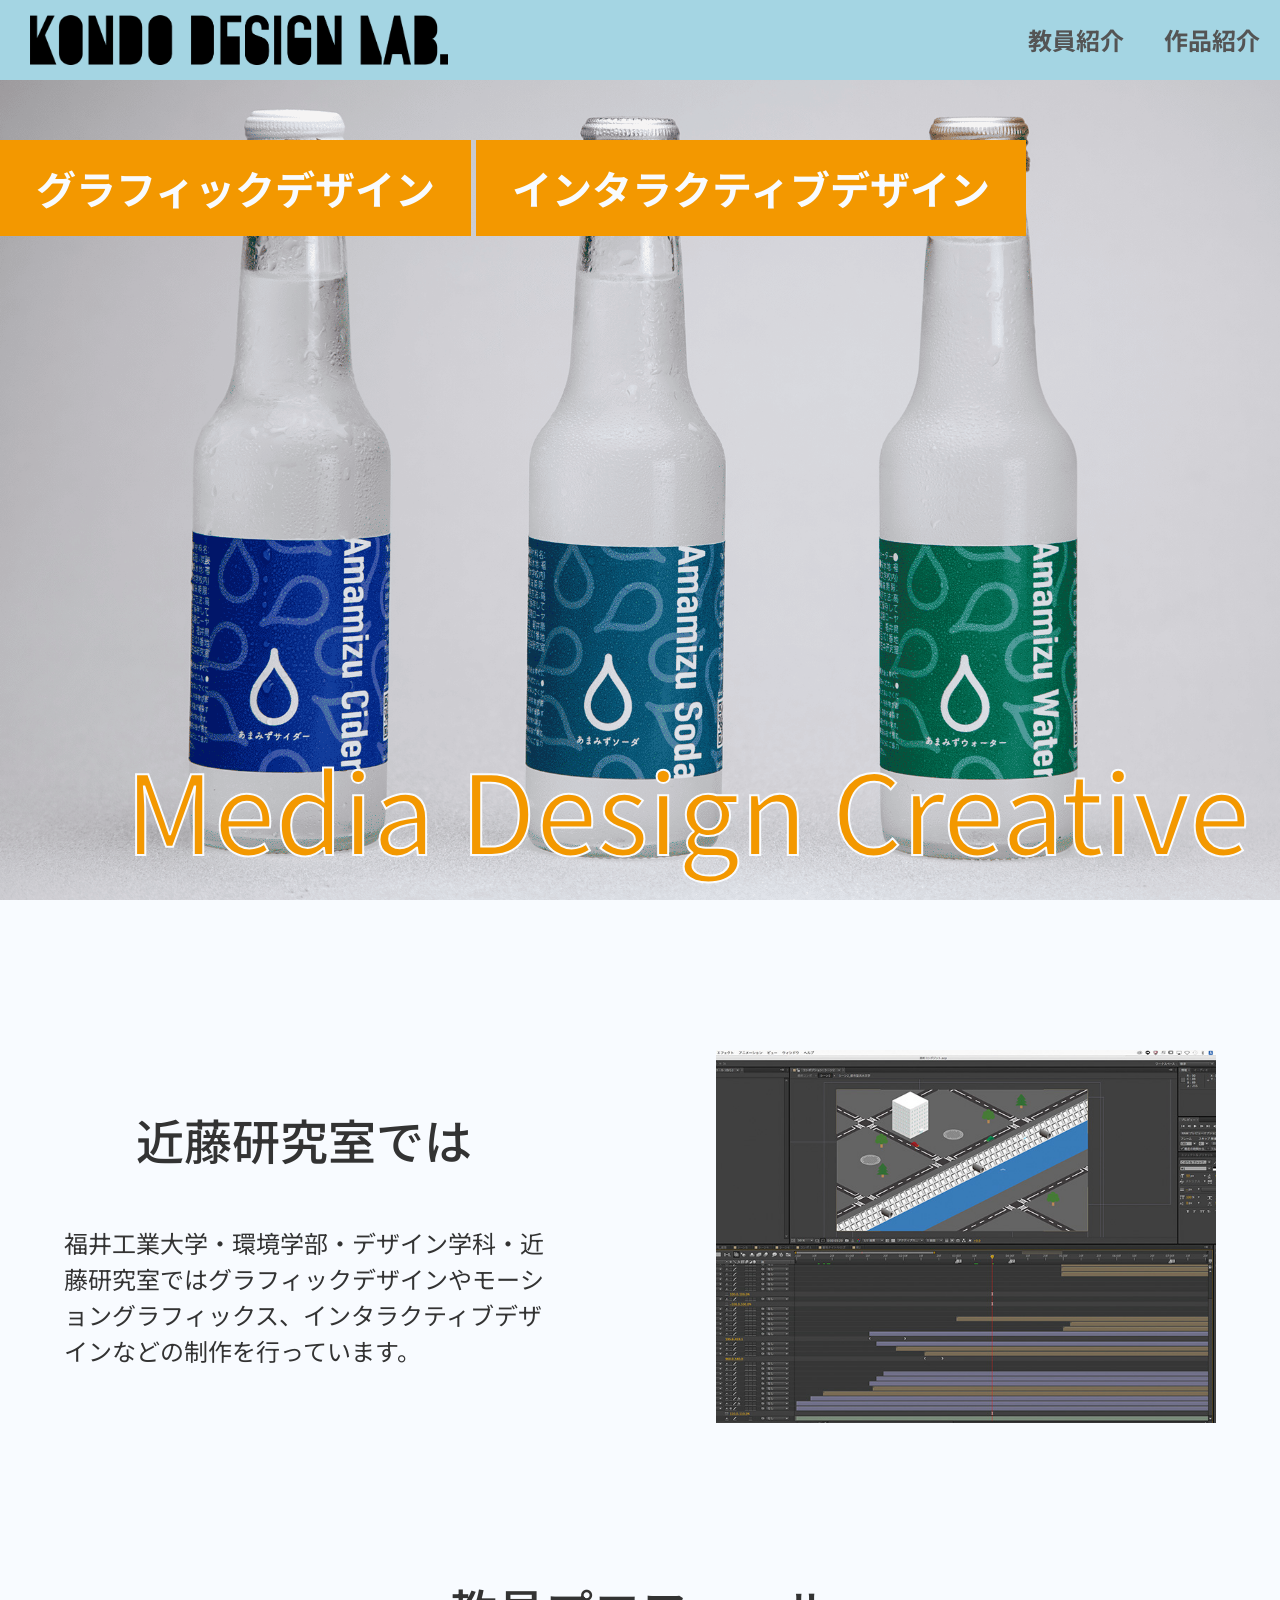
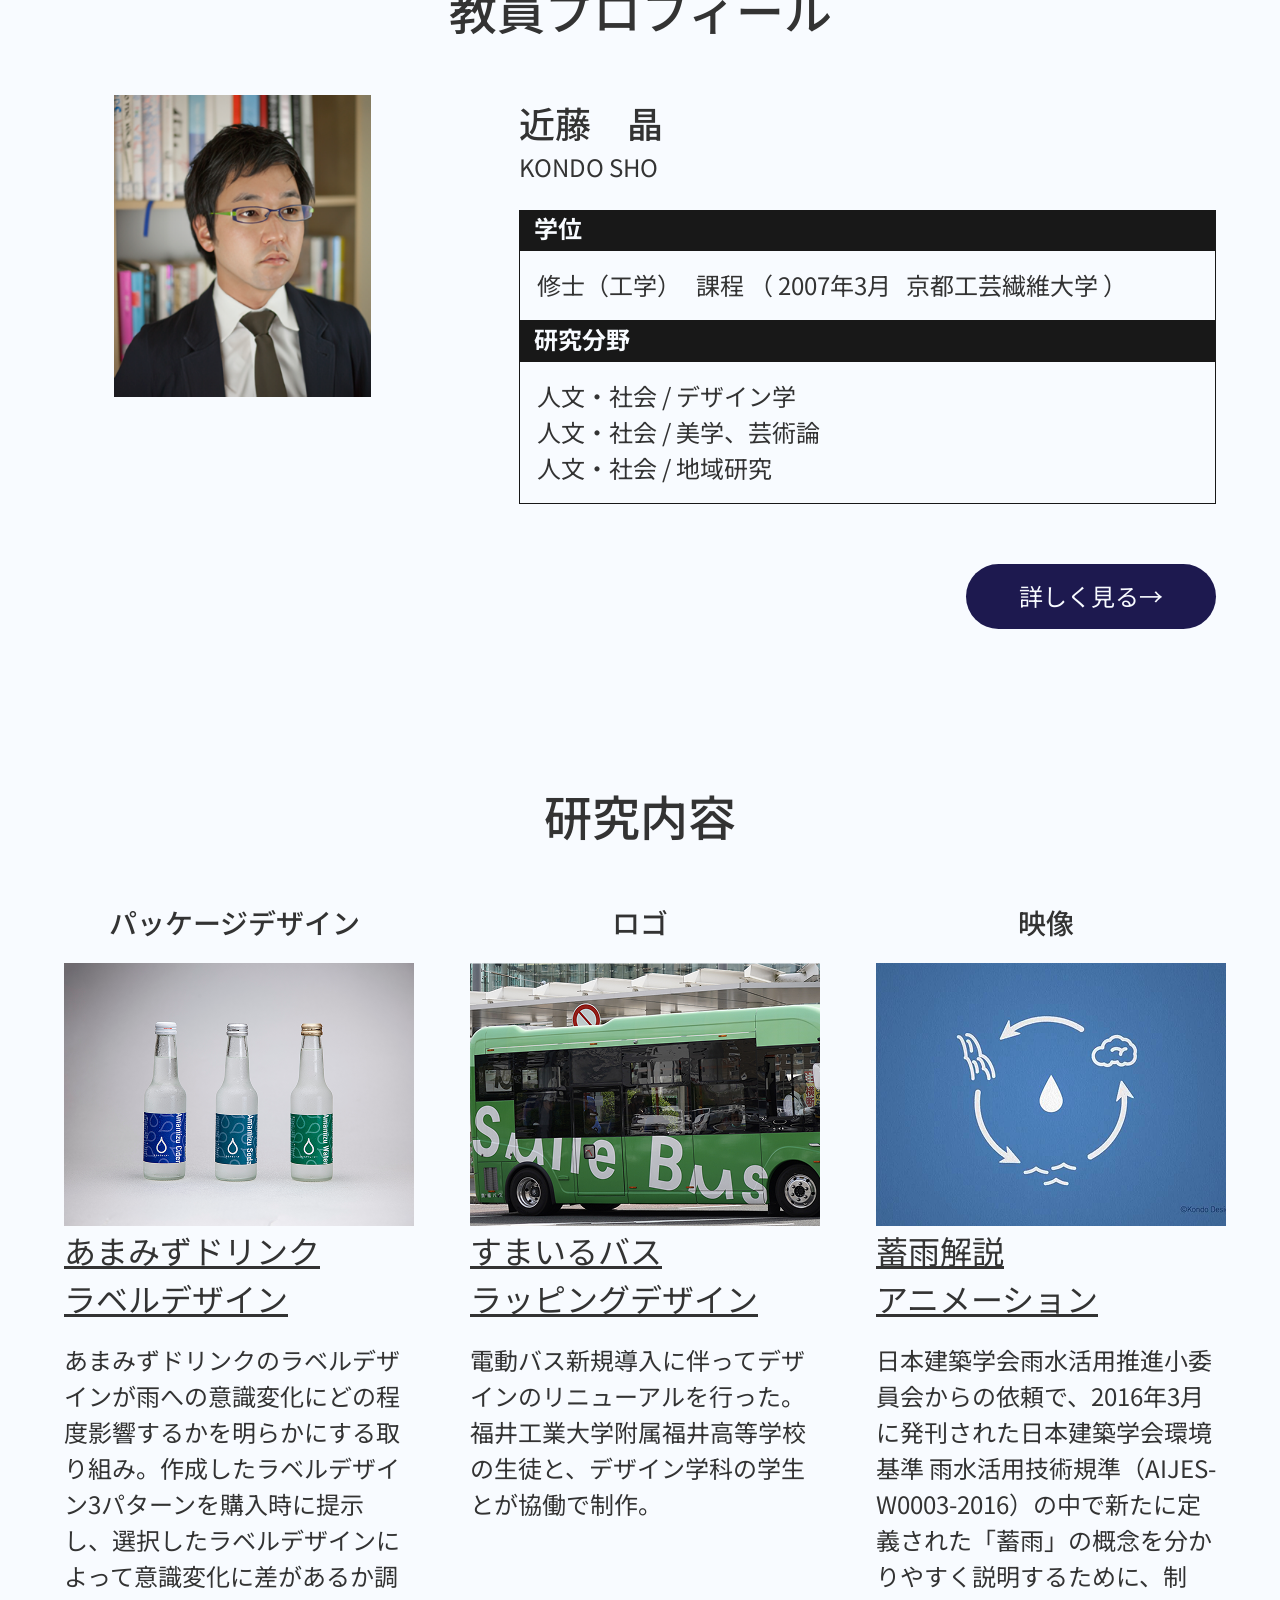
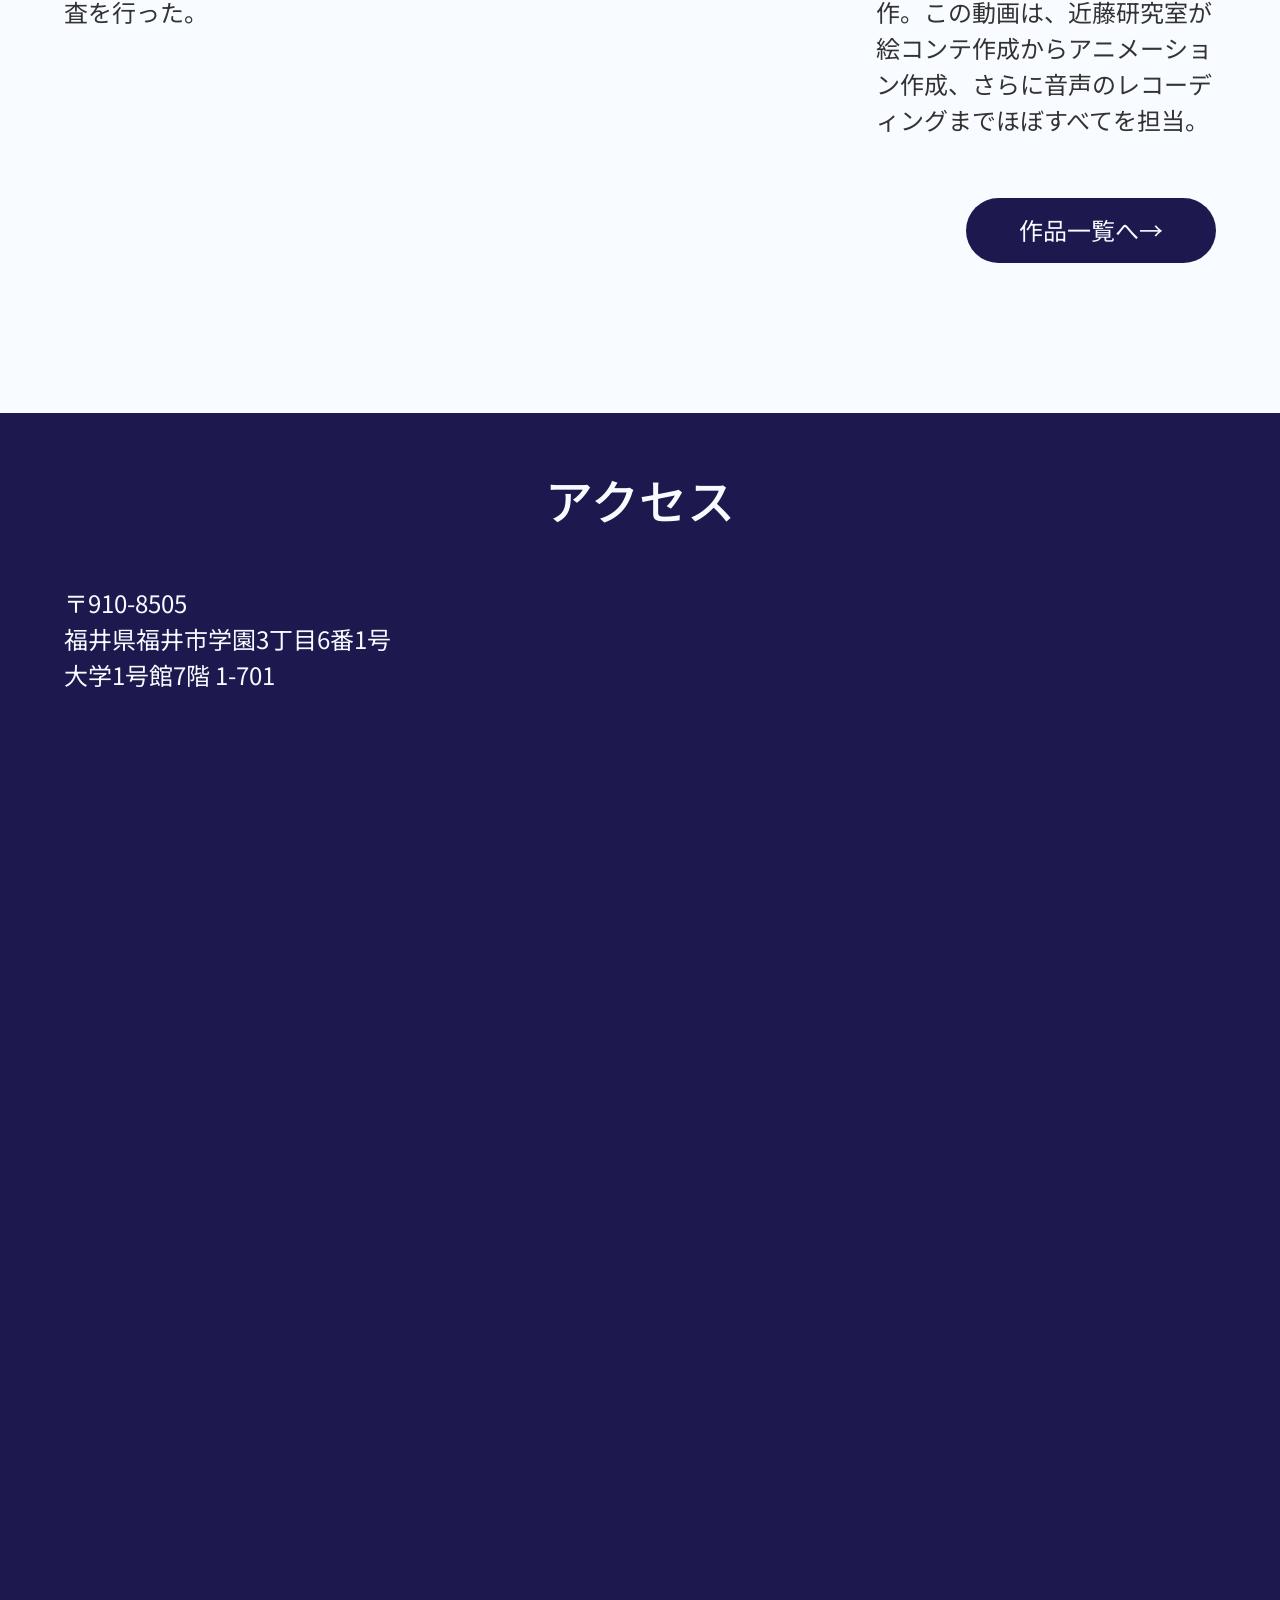
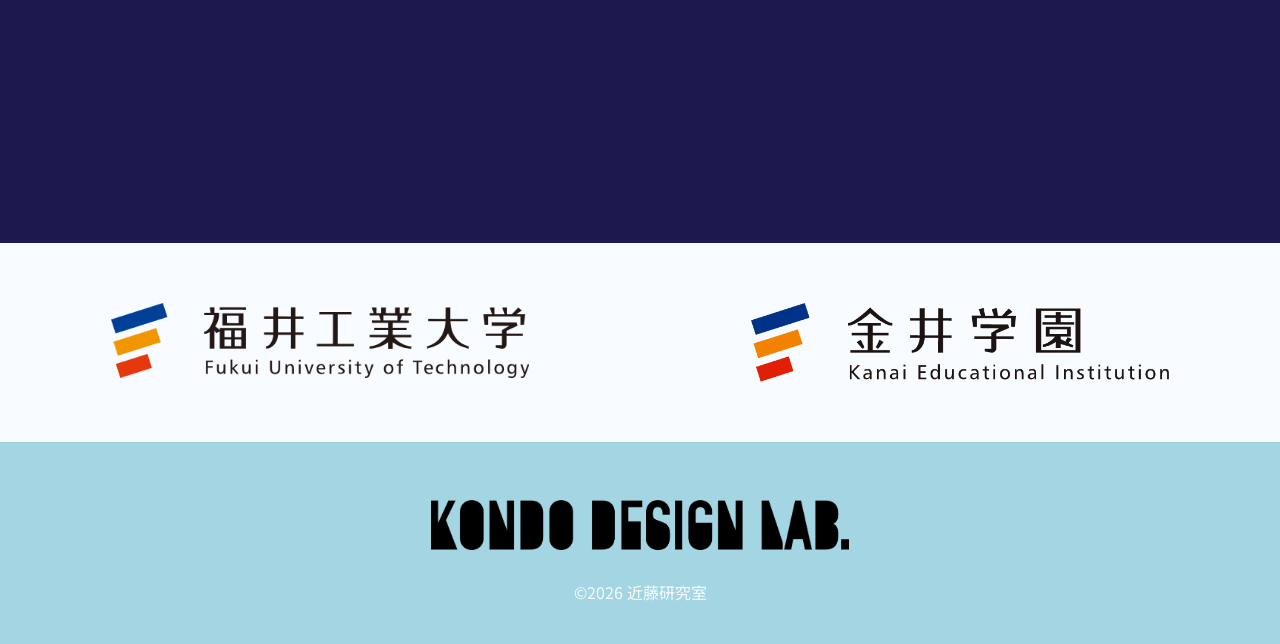
==== index.html @ 32f6868e "Update index.html" ====
<!DOCTYPE html>
<html lang="ja">
<head>
 <meta charset="UTF-8">
 <meta name="viewport" content="width=device-width,initial-scale=1">
 <title>近藤デザイン研究室</title>
 <link rel="stylesheet" href="css/reset.css">
   <link rel="stylesheet" href="css/style.css">
  <link rel="preconnect" href="https://fonts.googleapis.com">
<link rel="preconnect" href="https://fonts.gstatic.com" crossorigin>
<link href="https://fonts.googleapis.com/css2?family=Montserrat:ital,wght@0,100..900;1,100..900&family=Noto+Sans+JP:wght@100..900&family=Roboto:ital,wdth,wght@0,75..100,100..900;1,75..100,100..900&display=swap" rel="stylesheet">

<link rel="stylesheet" type="text/css" href="script/slick/slick.css"/>
<link rel="stylesheet" type="text/css" href="script/slick/slick-theme.css">
<script src="https://ajax.googleapis.com/ajax/libs/jquery/3.6.0/jquery.min.js"></script>
<script src="script/slick/slick.min.js" defer></script>
<script src="script/base.js"></script>

</head>

<body>
 <header>
  <h1>
  <a href="index.html">
    <img src="images/logo.png" alt="ロゴ">
  </a>
  </h1>
  <nav>
  <ul>
    <li><a href="https://futredb.fukui-ut.ac.jp/html/100000103_ja.html" target="_blank">教員紹介</a></li>
    <li><a href="works.html">作品紹介</a></li>
 </ul>
 </nav>
 </header>

<main>
 <!--ファーストビュー-->
 <div class="mainImg">
   <div class="slideshow">
    <img src="images/main_img01.png" alt="研究室" class="slide active">
    <img src="images/main_img02.png" class="slide">
    <img src="images/main_img03.png" class="slide">
    <img src="images/main_img04.png" class="slide">
    <img src="images/main_img05.png" class="slide">
   </div>

    <div class="mI-bg"></div>
    <div class="mI-white"></div>

    <div class="labels">
    <span>グラフィックデザイン</span>
    <span>インタラクティブデザイン</span>
    </div>

    <p class="catchphrase">Media Design Creative</p>
 </div>

<!--導入-->
<section class="fadein">
<section id="Introduction">
   <div class="wrap">
    <div class="block">
    <div class="column">
<h2 class="title">近藤研究室では</h2>
<p>福井工業大学・環境学部・デザイン学科・近藤研究室ではグラフィックデザインやモーショングラフィックス、インタラクティブデザインなどの制作を行っています。</p>
</div>
<div class="column">
<div class="img"><img src="images/work.jpg" alt="作業風景"></div>
</div>
</div>
</div>
</section>
</section>

<!--先生紹介-->
<section class="fadein">
    <section id="Profile">
      <div class="wrap">
<h2 class="title">教員プロフィール</h2>
<div class="block">
  <div class="column">
<div class="img"><img src="images/prof_photofull.png" alt="顔写真"></div>
</div>
<div class="column">
<p class="name">近藤　晶</p>
<p class="ename">KONDO SHO</p>
<dl>
  <dt>学位</dt><dd>修士（工学）   課程 （ 2007年3月   京都工芸繊維大学 ）</dd>
  <dt>研究分野</dt><dd>人文・社会 / デザイン学<br>人文・社会 / 美学、芸術論<br>人文・社会 / 地域研究</dd>
</dl>
<p class="button"><a href="https://futredb.fukui-ut.ac.jp/html/100000103_ja.html" target="_blank">詳しく見る→</a></p>
</div>
</div>
</div>
</section>
</section>

 <!--研究内容-->
 <section class="fadein">
  <section id="Works">
    <div class="wrap">
      <h2 class="title">研究内容</h2>
      <div class="block">
      <div class="column">
        <p class="kinds">パッケージデザイン</p>
        <div class="img"><img src="images/rainwater.png" alt="パッケージデザイン"></div>
        <h3 class="project"><u>あまみずドリンク<br>ラベルデザイン</u></h3>
        <p>あまみずドリンクのラベルデザインが雨への意識変化にどの程度影響するかを明らかにする取り組み。作成したラベルデザイン3パターンを購入時に提示し、選択したラベルデザインによって意識変化に差があるか調査を行った。</p>
      </div>
      <div class="column">
        <p class="kinds">ロゴ</p>
        <div class="img"><img src="images/smilebus.png" alt="ロゴ"></div>
        <h3 class="project"><u>すまいるバス<br>ラッピングデザイン</u></h3>
        <p>電動バス新規導入に伴ってデザインのリニューアルを行った。福井工業大学附属福井高等学校の生徒と、デザイン学科の学生とが協働で制作。</p>
      </div>
      <div class="column">
        <p class="kinds">映像</p>
        <div class="img"><img src="images/rainstorage.png" alt="映像"></div>
        <h3 class="project"><u>蓄雨解説<br>アニメーション</u></h3>
        <p>日本建築学会雨水活用推進小委員会からの依頼で、2016年3月に発刊された日本建築学会環境基準 雨水活用技術規準（AIJES-W0003-2016）の中で新たに定義された「蓄雨」の概念を分かりやすく説明するために、制作。この動画は、近藤研究室が絵コンテ作成からアニメーション作成、さらに音声のレコーディングまでほぼすべてを担当。</p>
      </div>
      </div>
      <p class="button"><a href="works.html">作品一覧へ→</a></p>
    </div>
  </section>
  </section>

 <!--アクセス-->
 <section class="fadein">
 <section id="Access">
  <div class="gmap">
    <h2 class="title">アクセス</h2>
    <p>〒910-8505<br>福井県福井市学園3丁目6番1号<br>大学1号館7階 1-701</p>
    <iframe src="https://www.google.com/maps/embed?pb=!1m18!1m12!1m3!1d2691.7032421064!2d136.19333847491498!3d36.06898650857775!2m3!1f0!2f0!3f0!3m2!1i1024!2i768!4f13.1!3m3!1m2!1s0x5ff8bf1f90bcc881%3A0x30a0036725f78aab!2z56aP5LqV5bel5qWt5aSn5a2m!5e1!3m2!1sja!2sjp!4v1763531836530!5m2!1sja!2sjp" width="1440" height="450" style="border:0;" allowfullscreen="" loading="lazy" referrerpolicy="no-referrer-when-downgrade"></iframe>
  </div>
 </section>

 <!--SNS-->
  <section id="SNS">
    <div class="facebook">
    <div style="text-align: center;">
     <iframe src="https://www.facebook.com/plugins/page.php?href=https%3A%2F%2Fwww.facebook.com%2FKondoDesignLaboratory%2F%3Flocale%3Dja_JP&tabs=timeline&width=450&height=600&small_header=false&adapt_container_width=true&hide_cover=false&show_facepile=true&appId" width="450" height="600" style="border:none;overflow:hidden" scrolling="no" frameborder="0" allowfullscreen="true" allow="autoplay; clipboard-write; encrypted-media; picture-in-picture; web-share"></iframe>
     </div>
   </div>
<ul>
<li><a href="https://www.fukui-ut.ac.jp/" target="_blank" class="img"><img src="images/fut-logo.png" alt="福井工業大学ロゴ"></a></li>
<li><a href="https://www.kanaigakuen.ac.jp/" target="_blank"><img src="images/kanai-logo.png" alt="金井学園ロゴ"></a></li>
</ul>
  </section>
 </section>
</main>

<!--FOOTER-->
 <footer>
  <div class="logo"><img src="images/logo.png" alt="ロゴ"></div>
    <p class="copy">&copy;2026 近藤研究室</p>
  </footer>

</body>
</html>
---- css/style.css ----
@charset "UTF-8";

body{
    font-family: "Noto Sans JP", serif;
    font-optical-sizing: auto;
    font-weight: 400;
    font-style: normal;
    font-size: 24px;
    color: #333333;
    line-height: 1.5;
    background-color: #f8fbff;
}

@media screen and (max-width:600px){
    body{
        font-size: 14px;
        line-height: 1.4;
    }
}

/*================================
common
================================*/
.wrap{
    width: 1152px;
    margin-right: auto;
    margin-left: auto;
}
@media screen and (max-width:600px){
    .wrap{
        width: 100%;
        padding-right: 15px;
        padding-left: 15px;
    }
}

h2.title{
    font-weight: 500;
    font-size: 48px;
    text-align: center;
    margin-bottom: 50px;
}
@media screen and (max-width:600px){
    h2.title{
        font-size: 30px;
        margin-bottom: 30px;
    }
}

.button{
    width: 250px;
    height: 65px;
    margin-left: auto;
}
@media screen and (max-width:600px){
    .button{
        margin-right: auto;
    }
}

.button a{
    width: 250px;
    height: 65px;
    font-size: 24px;
    color: #f8fbff;
    display: flex;
    align-items: center;
    justify-content: center;
    background: #1d194f;
    border-radius: 40px;
    transition: background-color 0.3s ease, color 0.3s ease;
}

.button a:hover{
    background-color: #A4D5E3;
    color: #1d194f;
}

.fadein {
  opacity: 0;
  transform: translateY(40px);
  transition: opacity 1.2s ease, transform 1.2s ease;
}

.fadein.is-show {
  opacity: 1;
  transform: translateY(0);
}

/*================================
header
================================*/
header {
    width: 100%;
    height: 80px;
    color: #545454;
    padding-left: 30px;
    padding-right: 20px;
    background-color: #A4D5E3;
    display: flex;
    align-items: center;
    justify-content: space-between;
    position: fixed;
    z-index: 2;
}

a img {
    width: 418px;
    height: auto;
}

header nav ul{
    height: 80px;
    display: flex;
    align-items: center;
    font-weight: bold;
}

header nav ul li{
    margin-left: 40px;
}

header nav ul li a {
    border-bottom: 2px solid transparent;
    transition: .3s;
}

header nav ul li a:hover {
    border-bottom-color: #1d194f;
    color: #1d194f;
}

@media screen and (max-width:600px) {
    header{
        height: 50px;
        padding-left: 10px;
        padding-right: 10px;
        font-size: 14px;
    }
    a img{
        width: 183px;
        height: auto;
    }
    header nav ul{
        height: 50px;
    }
    header nav ul li{
        margin-left: 24px;
    }
}

/*================================
Main
================================*/
.mainImg{
    width: 100%;
    height: 100vh;
}

.mainImg img{
    width: 100%;
    height: 100vh;
    object-fit: cover;
    display: block;
}

.slideshow {
  position: absolute;
  inset: 0;
}

.slide {
  position: absolute;
  inset: 0;
  width: 100%;
  height: 100%;
  object-fit: cover;
  opacity: 0;
  transition: opacity 1.5s ease;
}

.slide.active {
  opacity: 1;
}

.mainImg .labels{
    position: absolute;
    top: 140px;
    display: flex;
    gap: 5px;
    z-index: 1;
}

.mainImg span{
    display: inline-block;
    background-color: #f39800;
    color: #f8fbff;
    font-size: 40px;
    font-weight: bold;
    padding: 18px 36px;
    opacity: 0;
    transform: translateX(-80px);
    animation: labelSlide 0.7s ease forwards;
}

.labels span:nth-child(1) {
  animation-delay: 1.5s;
}

.labels span:nth-child(2) {
  animation-delay: 2.1s;
}

.mainImg p{
    position: absolute;
    color: #f39800;
    -webkit-text-stroke-width: 2px;
    -webkit-text-stroke-color: #f8fbff;
    font-size: 110px;
    right: 30px;
    bottom: 10px;
    opacity: 0;
    animation: copyFade 1.2s ease forwards;
    animation-delay: 3.0s;
    z-index: 1;
}

.mI-white {
  position: absolute;
  inset: 0;
  background: #fff;
  z-index: 3;
  animation: whiteFadeOut 1.5s ease forwards;
  animation-delay: 0.2s;
}

@keyframes whiteFadeOut {
  from {
    opacity: 1;
  }
  to {
    opacity: 0;
    visibility: hidden;
  }
}

@keyframes labelSlide {
  from {
    opacity: 0;
    transform: translateX(-80px);
  }
  to {
    opacity: 1;
    transform: translateX(0);
  }
}

@keyframes copyFade {
  from {
    opacity: 0;
  }
  to {
    opacity: 1;
  }
}

@media screen and (max-width:600px){
    .mainImg .labels{
    position: absolute;
    top: 80px;
    display: flex;
    gap: 8px;
    flex-wrap: wrap;
}

.mainImg span{
    display: inline-block;
    background-color: #f39800;
    color: #ffffff;
    font-size: 20px;
    font-weight: bold;
    padding: 9px 18px;
}

.mainImg p{
    position: absolute;
    color: #f39800;
    font-size: 55px;
    text-align: right;
    right: 10px;
    line-height: 70px;
    -webkit-text-stroke-width: 1px;
    -webkit-text-stroke-color: #f8fbff;
}
}

/*================================
Introduction
================================*/
#Introduction {
    padding-top: 150px;
}

#Introduction h2{
    display: flex;
    justify-content: space-between;
    padding-left: 72px;
}

#Introduction .block{
    display: flex;
    justify-content: space-between;
}

#Introduction .column{
    align-self: center;
}

#Introduction .img img{
    width: 500px;
}

#Introduction p{
    margin-top: 50px;
    width: 480px;
}

@media screen and (max-width:600px) {
    #Introduction {
        padding-top: 100px;
    }
    #Introduction h2{
        justify-content: center;
        padding-left: 0px;
    }
    #Introduction .block{
        width: 100%;
        flex-wrap: wrap;
        justify-content: center;
    }
    #Introduction .img img{
        width: 100%;
    }
    #Introduction p{
        width: 100%;
        margin-top: 30px;
        margin-bottom: 20px;
    }
}

/*================================
Profile
================================*/
#Profile {
    padding-top: 150px;
}

#Profile .block{
    display: flex;
    justify-content: space-between;
}

#Profile .img img{
    width: 357px;
    padding-right: 50px;
    padding-left: 50px;
}

#Profile p.name{
    text-align: left;
    font-size: 36px;
    font-weight: 500;
}

#Profile p.ename{
    text-align: left;
    font-size: 24px;
}

#Profile dt{
    width: 697px;
    height: 40px;
    color: #f8fbff;
    background-color: #181818;
    display: block;
    padding-left: 15px;
    align-self: center;
}

#Profile dd{
    width: 697px;
    height: auto;
    border: 1px solid #181818;
    align-self: center;
    padding-left: 15px;
    padding: 16.5px;
}

#Profile dl{
    display: flex;
    flex-wrap: wrap;
    width: 697px;
    margin-top: 25px;
}

#Profile p.button{
    margin-top: 60px;
}

@media screen and (max-width:600px) {
    #Profile{
        padding-top: 100px;
    }
    #Profile .block{
        display: block;
    }
    #Profile .img img{
        width: 100%;
    }
    #Profile p.name{
        text-align: center;
        font-size: 30px;
    }
    #Profile p.ename{
        text-align: center;
        font-size: 18px;
    }
    #Profile dt{
        width: 100%;
        display: block;
        padding-top: 9px;
    }
    #Profile dd{
        width: 100%;
    }
    #Profile dl{
        display: flex;
        width: 100%;
    }
}

/*================================
Works
================================*/
#Works {
    padding-top: 150px;
}

#Works .block{
    display: flex;
    justify-content: space-between;
    flex-wrap: wrap;
}

#Works .block .column{
    width: 340px;
}

#Works .img img{
    width: 350px;
}

#Works h3{
    font-size: 32px;
    margin-bottom: 20px;
}

#Works .block .column .kinds{
    font-family: "Noto Sans JP", serif;
    font-optical-sizing: auto;
    font-weight: 500;
    font-style: normal;
    font-size: 28px;
    color: #333333;
    text-align: center;
    margin-bottom: 20px;
}

#Works p.button{
    margin-top: 60px;
}

@media screen and (max-width:600px){
    #Works {
        padding-top: 100px;
        max-width: 100%;
    }
    #Works .block{
        display: flex;
        gap: 14px;
        overflow-x: auto;
        scroll-snap-type: x mandatory;
        scroll-snap-stop: always;
        flex-wrap: nowrap;
    }
    #Works .block::-webkit-scrollbar {
        display: none;
    }
    #Works .column {
        flex: 0 0 80%;
        scroll-snap-align: center;
        background: #fff;
        border-radius: 12px;
        padding: 16px;
        box-shadow: 0 4px 12px rgba(0,0,0,0.08);
    }
    #Works .column img {
        width: 100%;
        border-radius: 8px;
        margin-bottom: 12px;
    }
    #Works .column h3 {
        font-size: 18px;
        margin-bottom: 8px;
    }
    #Works .column p {
        font-size: 14px;
        line-height: 1.6;
        color: #555;
    }
    #Works .block .column .kinds{
        font-size: 26px;
    }
    #Works .block {
    scroll-marker-group: after;
    }
    #Works .block::scroll-marker-group {
    display: flex;
    justify-content: center;
    margin-top: 1rem;
    gap: 0.5rem;
    }
    #Works .block>.column::scroll-marker {
    content: "";
    width: 12px;
    height: 12px;
    border: 2px solid #999;
    border-radius: 50%;
    }
    #Works .block>.column::scroll-marker:target-current {
    background: #333;
    border-color: #333;
    }
    #Works p.button{
        margin-top: 50px;
    }
}

/*================================
Access
================================*/
#Access {
    margin-top: 150px;
    padding-top: 50px;
    padding-bottom: 120px;
    color: #f8fbff;
    background-color: #1d194f;
}

#Access .gmap p{
    width: 1152px;
    margin-right: auto;
    margin-left: auto;
} 

.gmap{
    width: 100%;
    height: 600px;
}

.gmap iframe{
    width: 100%;
    padding-top: 80px;
}

@media screen and (max-width:600px){
    #Access {
        margin-top: 100px;
        padding-top: 20px;
        padding-bottom: 70px;
    }
    #Access .gmap p{
        width: 250px;
    }
    .gmap {
        height: 400px;
    }
    .gmap iframe {
        height: 400px;
        padding-top: 40px;
    }
}

/*================================
SNS
================================*/
.facebook{
    display: flex;
    justify-content: center;
    background-color: #1d194f;
    padding-bottom: 60px;
}

.facebook iframe{
    width: 500px;
}

#SNS ul{
    display: flex;
    justify-content: space-around;
    margin-top: 60px;
}

@media screen and (max-width:600px){
    .facebook{
        align-items: center;
        background-color: #1d194f;
        padding-bottom: 30px;
    }
    .facebook iframe{
        width: 100%;
        padding-top: 150px;
    }
    #SNS ul{
        flex-direction: column;
        margin-top: 40px;
    }
    #SNS img{
        width: 70%;
        margin: auto;
        display: block;
    }
    #SNS .img img{
        margin-bottom: 20px;
    }
}

/*================================
FOOTER
================================*/
footer{
    text-align: center;
    margin-top: 60px;
    padding-top: 58px;
    background-color: #A4D5E3;
}

footer img{
    width: 418px;
    height: auto;
}

footer .copy{
    font-size: 16px;
    color: #f8fbff;
    padding-top: 30px;
    padding-bottom: 40px;
}

@media screen and (max-width:600px){
    footer{
        padding-top: 30px;
    }
    footer img{
        width: 90%;
        height: auto;
        margin: auto;
        display: block;
    }
}

/*================================
Works Main
================================*/
.worksmainImg{
    position: relative;
}

.worksmainImg img{
    width: 100%;
    object-fit: cover;
}

.worksmainImg p{
    position: absolute;
    color: #f8fbff;
    font-size: 96px;
    top: 55%;
    left: 50%;
    -ms-transform: translate(-50%,-50%);
    -webkit-transform: translate(-50%,-50%);
    transform: translate(-50%,-50%);
    margin:0;
    padding:0;
}

@media screen and (max-width:600px){
    .worksmainImg img{
        height: 230px;
    }
    .worksmainImg p{
        font-size: 46px;
        top: 60%;
        left: 50%;
        -ms-transform: translate(-50%,-50%);
        -webkit-transform: translate(-50%,-50%);
        transform: translate(-50%,-50%);
        margin:0;
        padding:0;
    }
}

/*================================
Worklist
================================*/
#worklist {
    padding-top: 150px;
}

#worklist p.overview{
    width: 720px;
    margin: 0 auto;
    margin-bottom: 100px;
}

#worklist .block{
    display: flex;
    justify-content: space-between;
    flex-wrap: wrap;
}

#worklist .block .column{
    margin-bottom: 50px;
}

#worklist .img{
    overflow: hidden;
}

#worklist .img img{
    width: 350px;
    margin-bottom: 3px;
    transition: transform 0.4s ease;
}

#worklist .workname{
    font-family: "Noto Sans JP", serif;
    font-optical-sizing: auto;
    font-weight: 500;
    font-style: normal;
    font-size: 28px;
    line-height: 1.3;
    margin-bottom: 3px;
    width: 350px;
}

#worklist .column:hover{
    color: #A4D5E3;
}

#worklist .column:hover img{
    transform: scale(1.05);
}

@media screen and (max-width:600px){
    #worklist{
        padding-top: 100px;
    }
    #worklist p.overview{
        width: 100%;
    }
    #worklist .block{
        display: block;
        width: 100%;
    }
    #worklist .img img{
        width: 100%;
    }
    #worklist .block .column{
        width: 100%;
    }
}
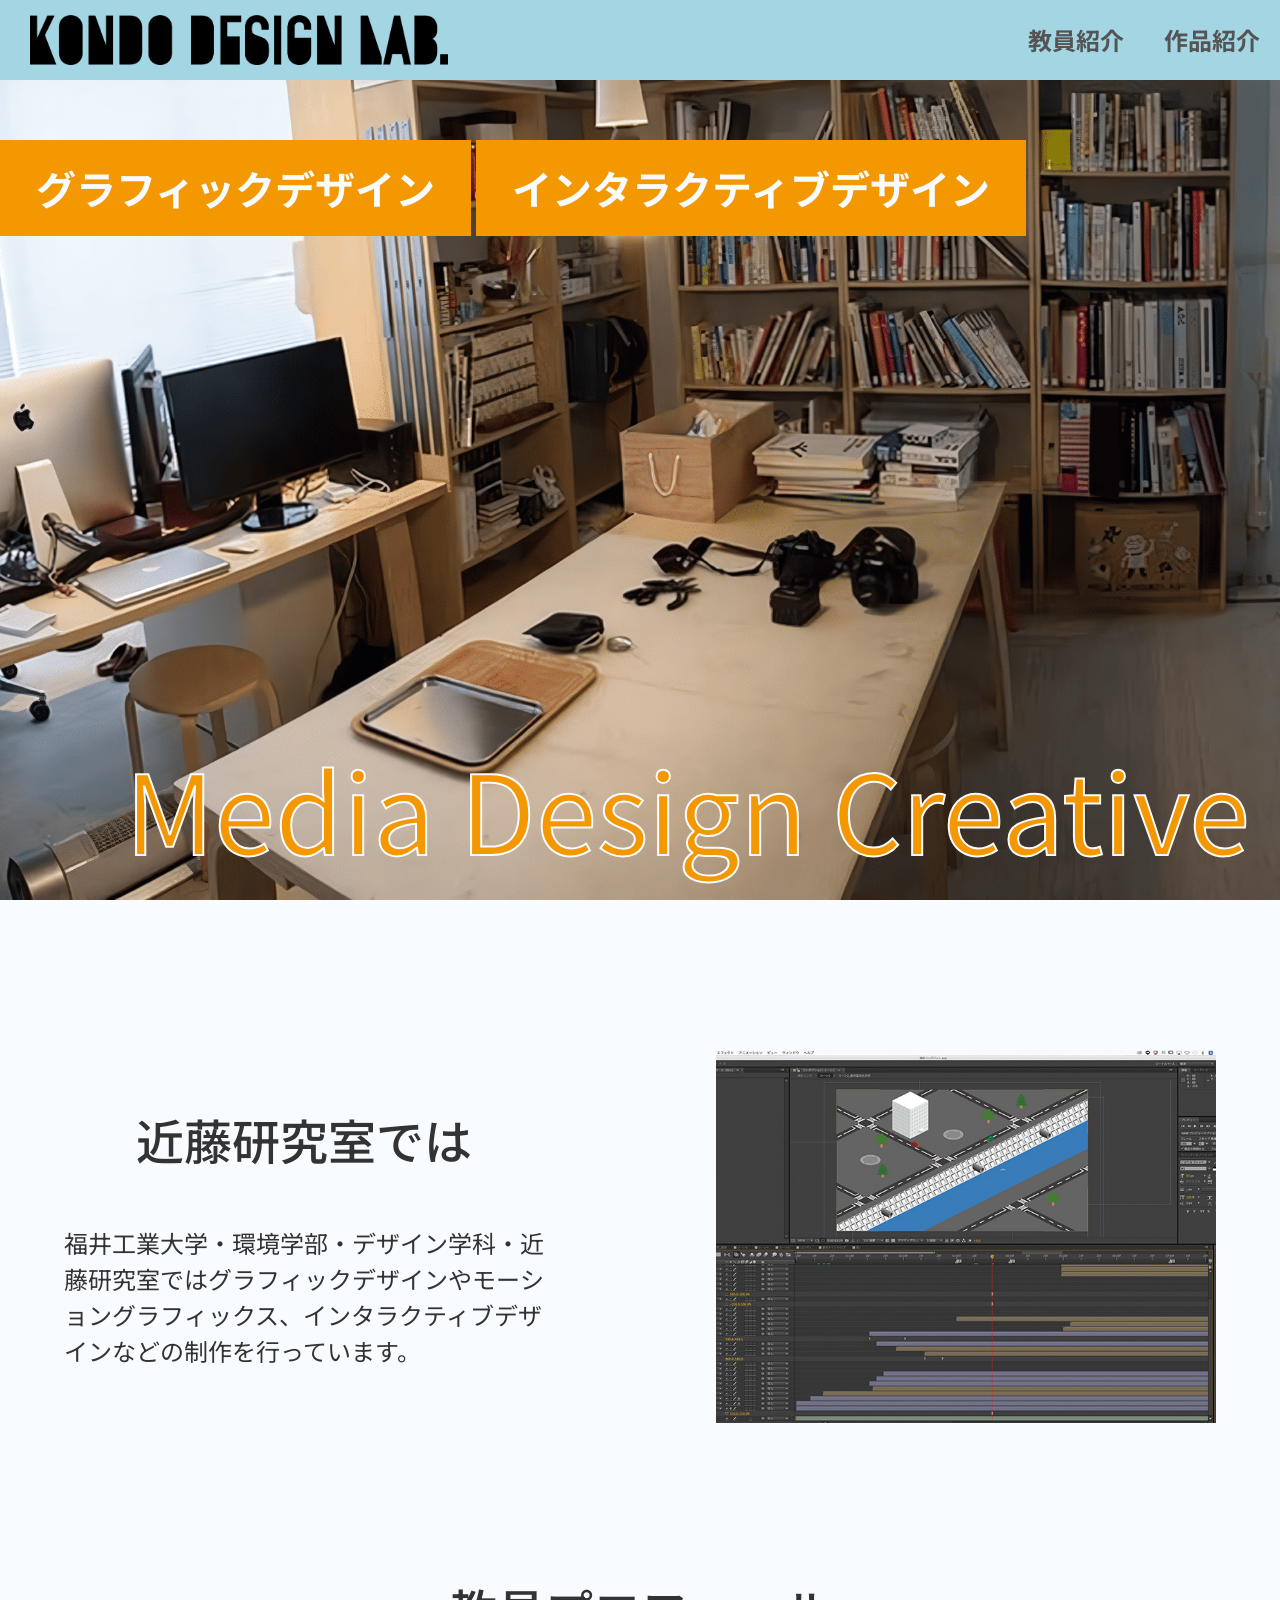
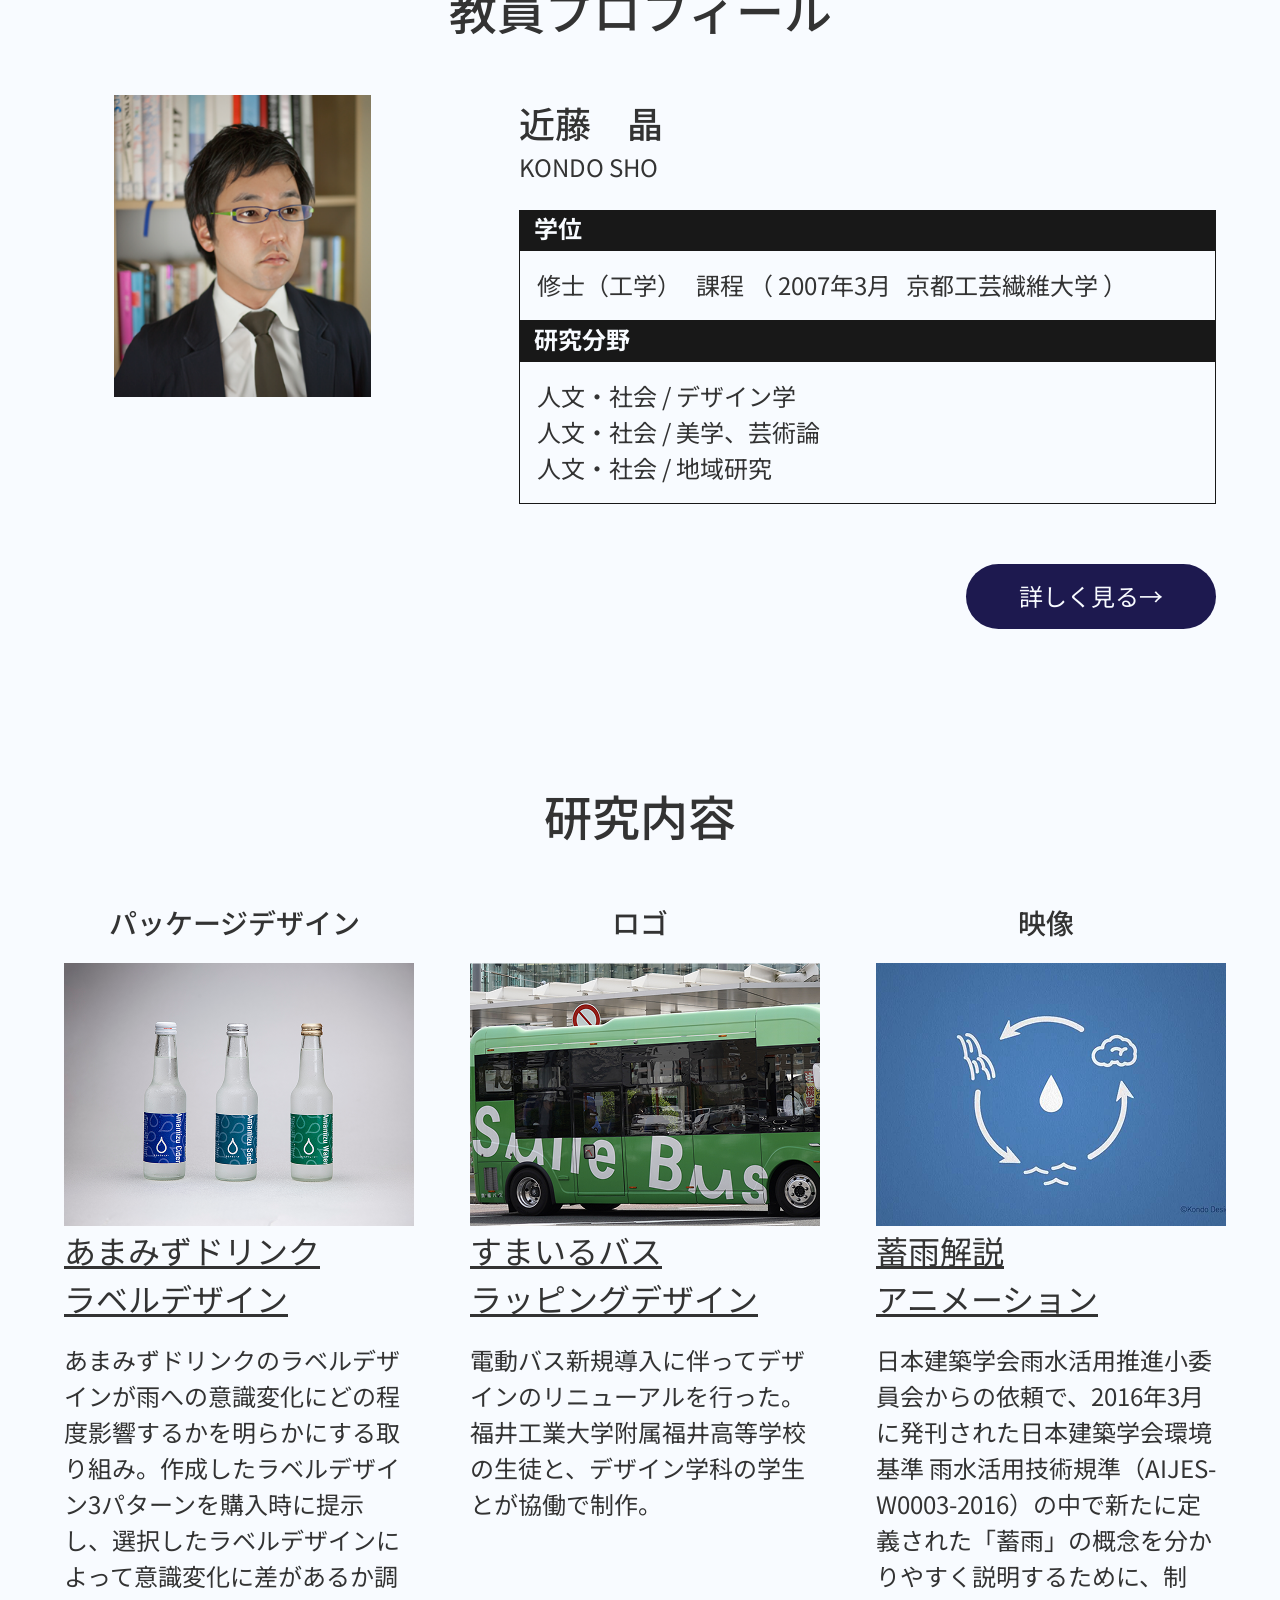
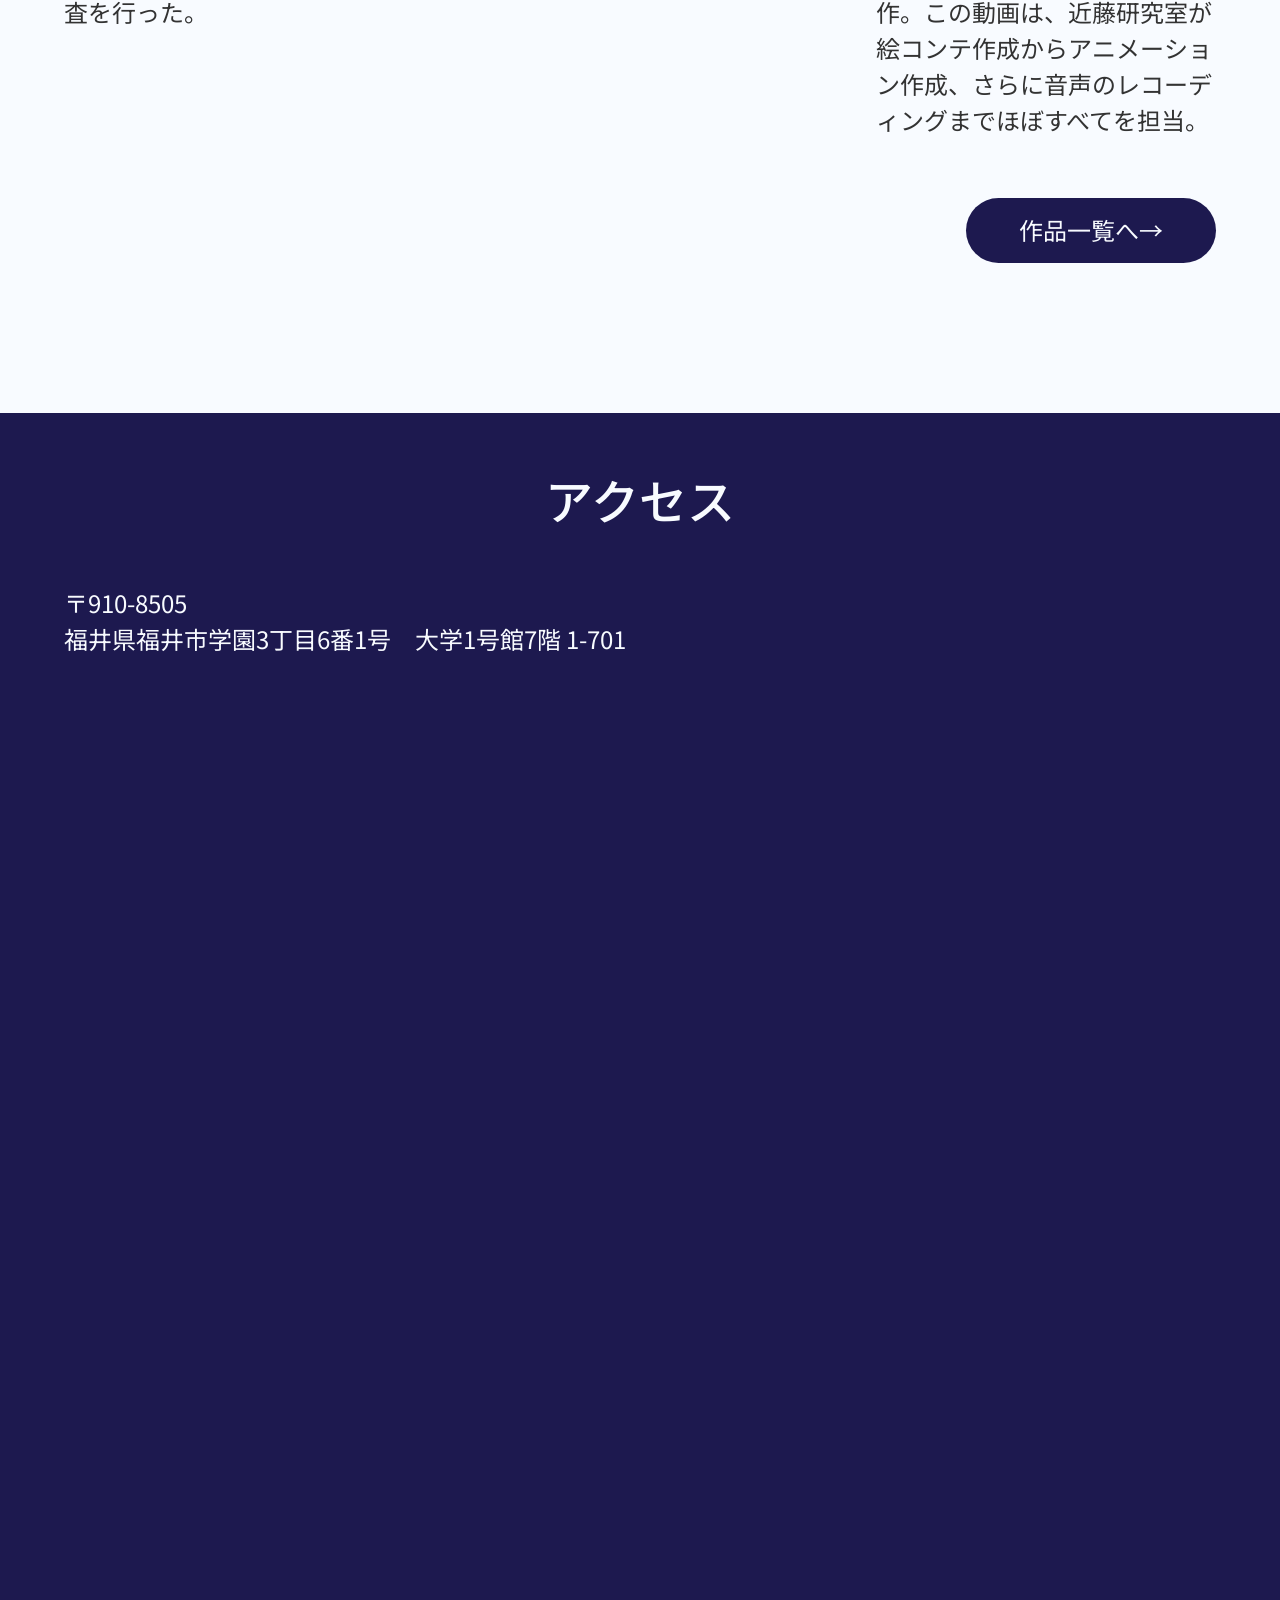
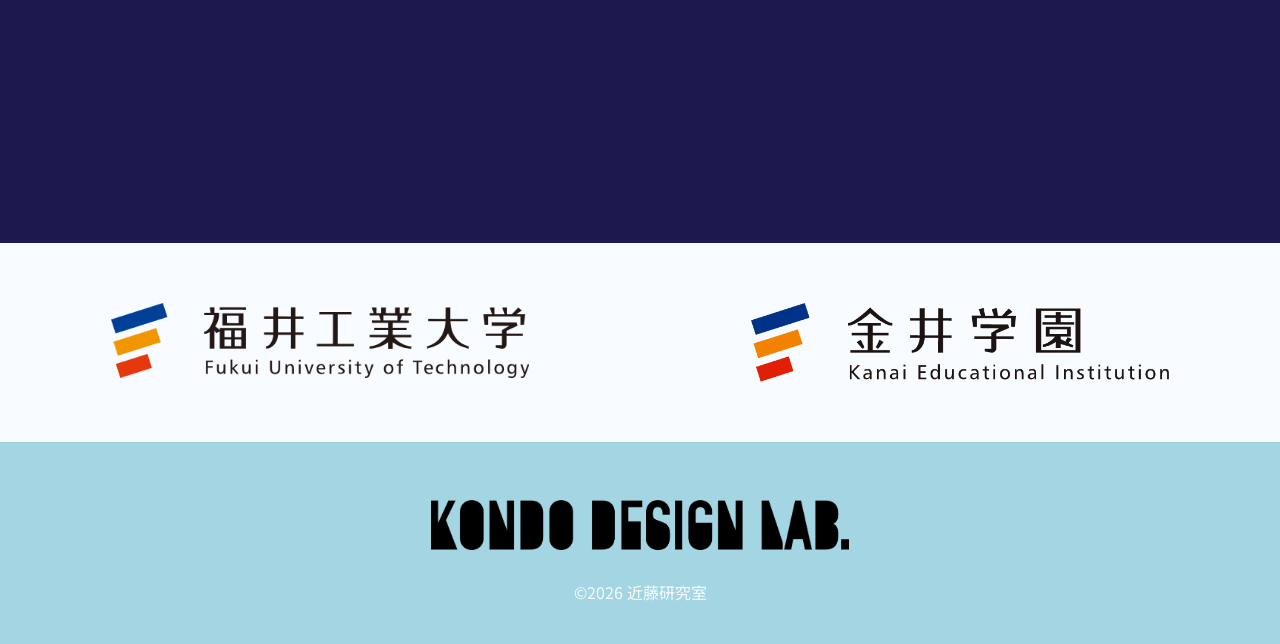
==== commit 7bbca43b: "Update index.html" ====
--- a/index.html
+++ b/index.html
@@ -130,7 +130,7 @@
  <section id="Access">
   <div class="gmap">
     <h2 class="title">アクセス</h2>
-    <p>〒910-8505<br>福井県福井市学園3丁目6番1号<br>大学1号館7階 1-701</p>
+    <p>〒910-8505<br>福井県福井市学園3丁目6番1号　大学1号館7階 1-701</p>
     <iframe src="https://www.google.com/maps/embed?pb=!1m18!1m12!1m3!1d2691.7032421064!2d136.19333847491498!3d36.06898650857775!2m3!1f0!2f0!3f0!3m2!1i1024!2i768!4f13.1!3m3!1m2!1s0x5ff8bf1f90bcc881%3A0x30a0036725f78aab!2z56aP5LqV5bel5qWt5aSn5a2m!5e1!3m2!1sja!2sjp!4v1763531836530!5m2!1sja!2sjp" width="1440" height="450" style="border:0;" allowfullscreen="" loading="lazy" referrerpolicy="no-referrer-when-downgrade"></iframe>
   </div>
  </section>
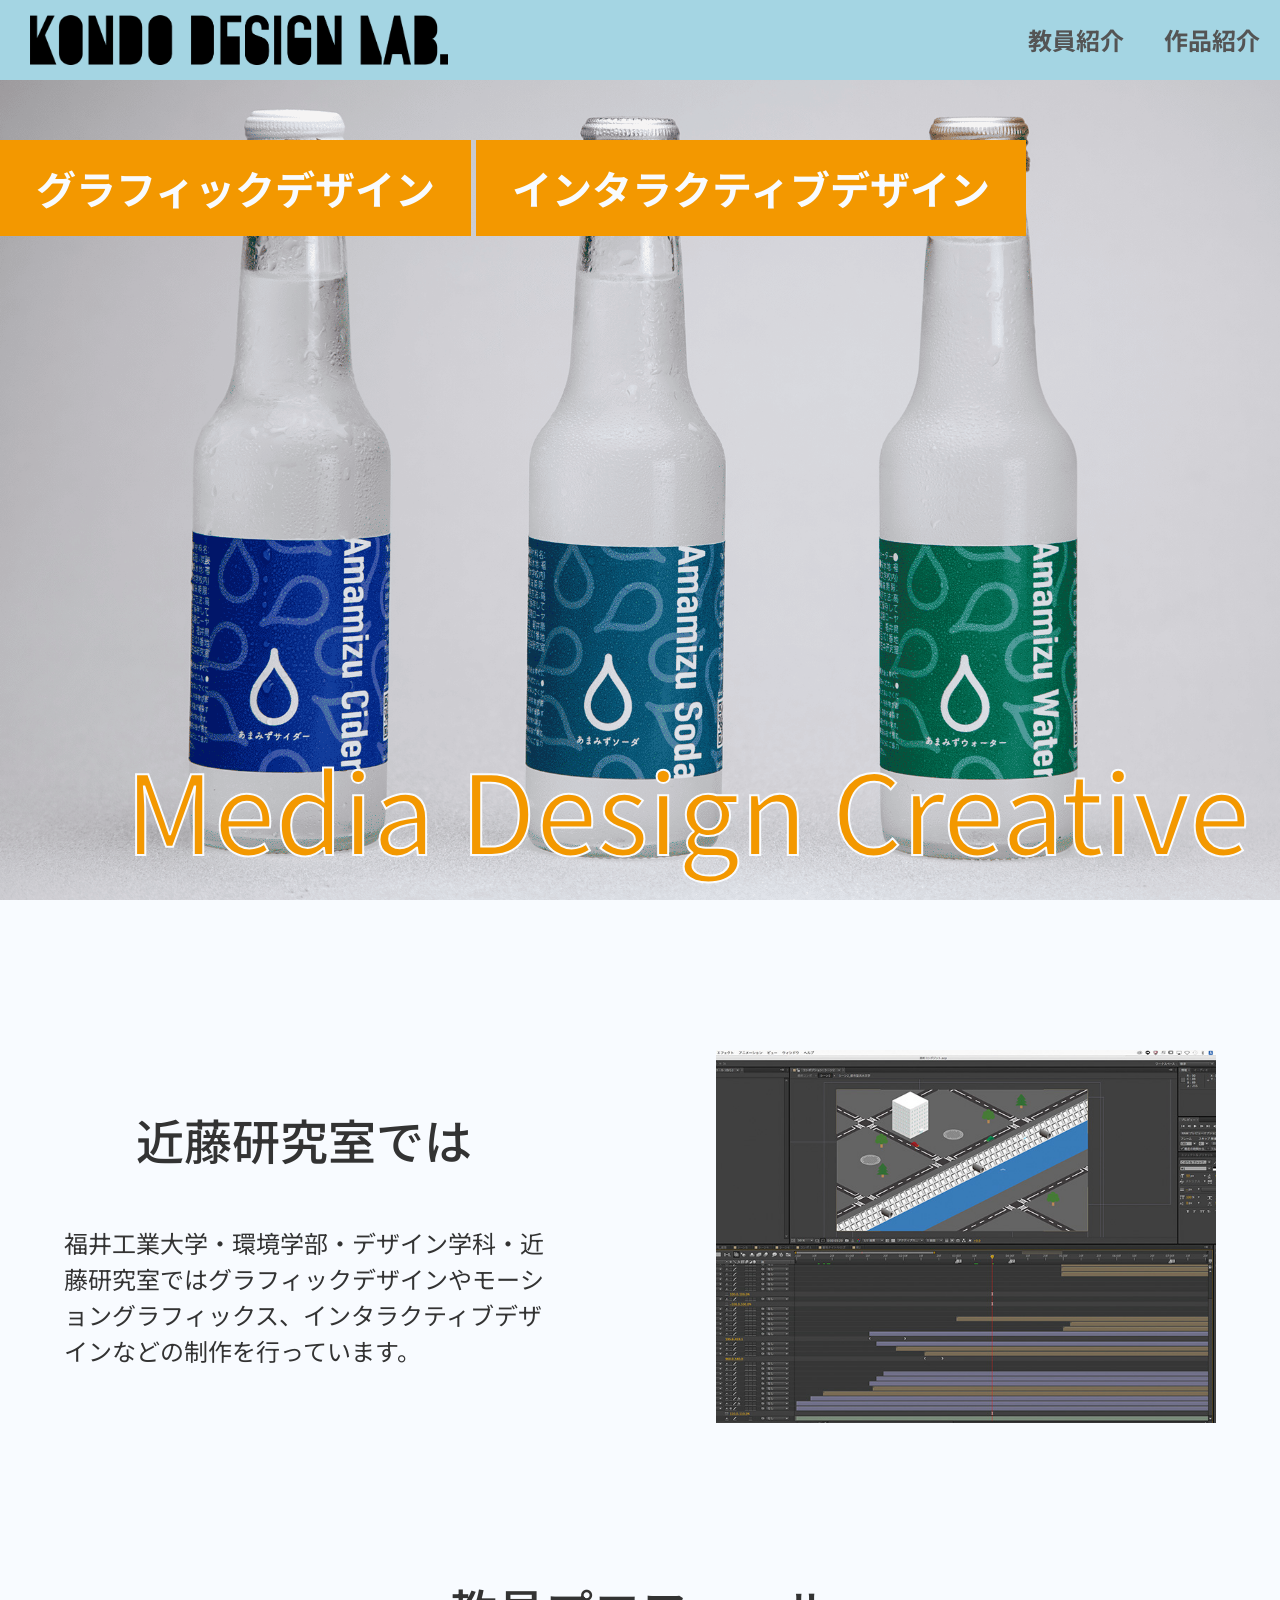
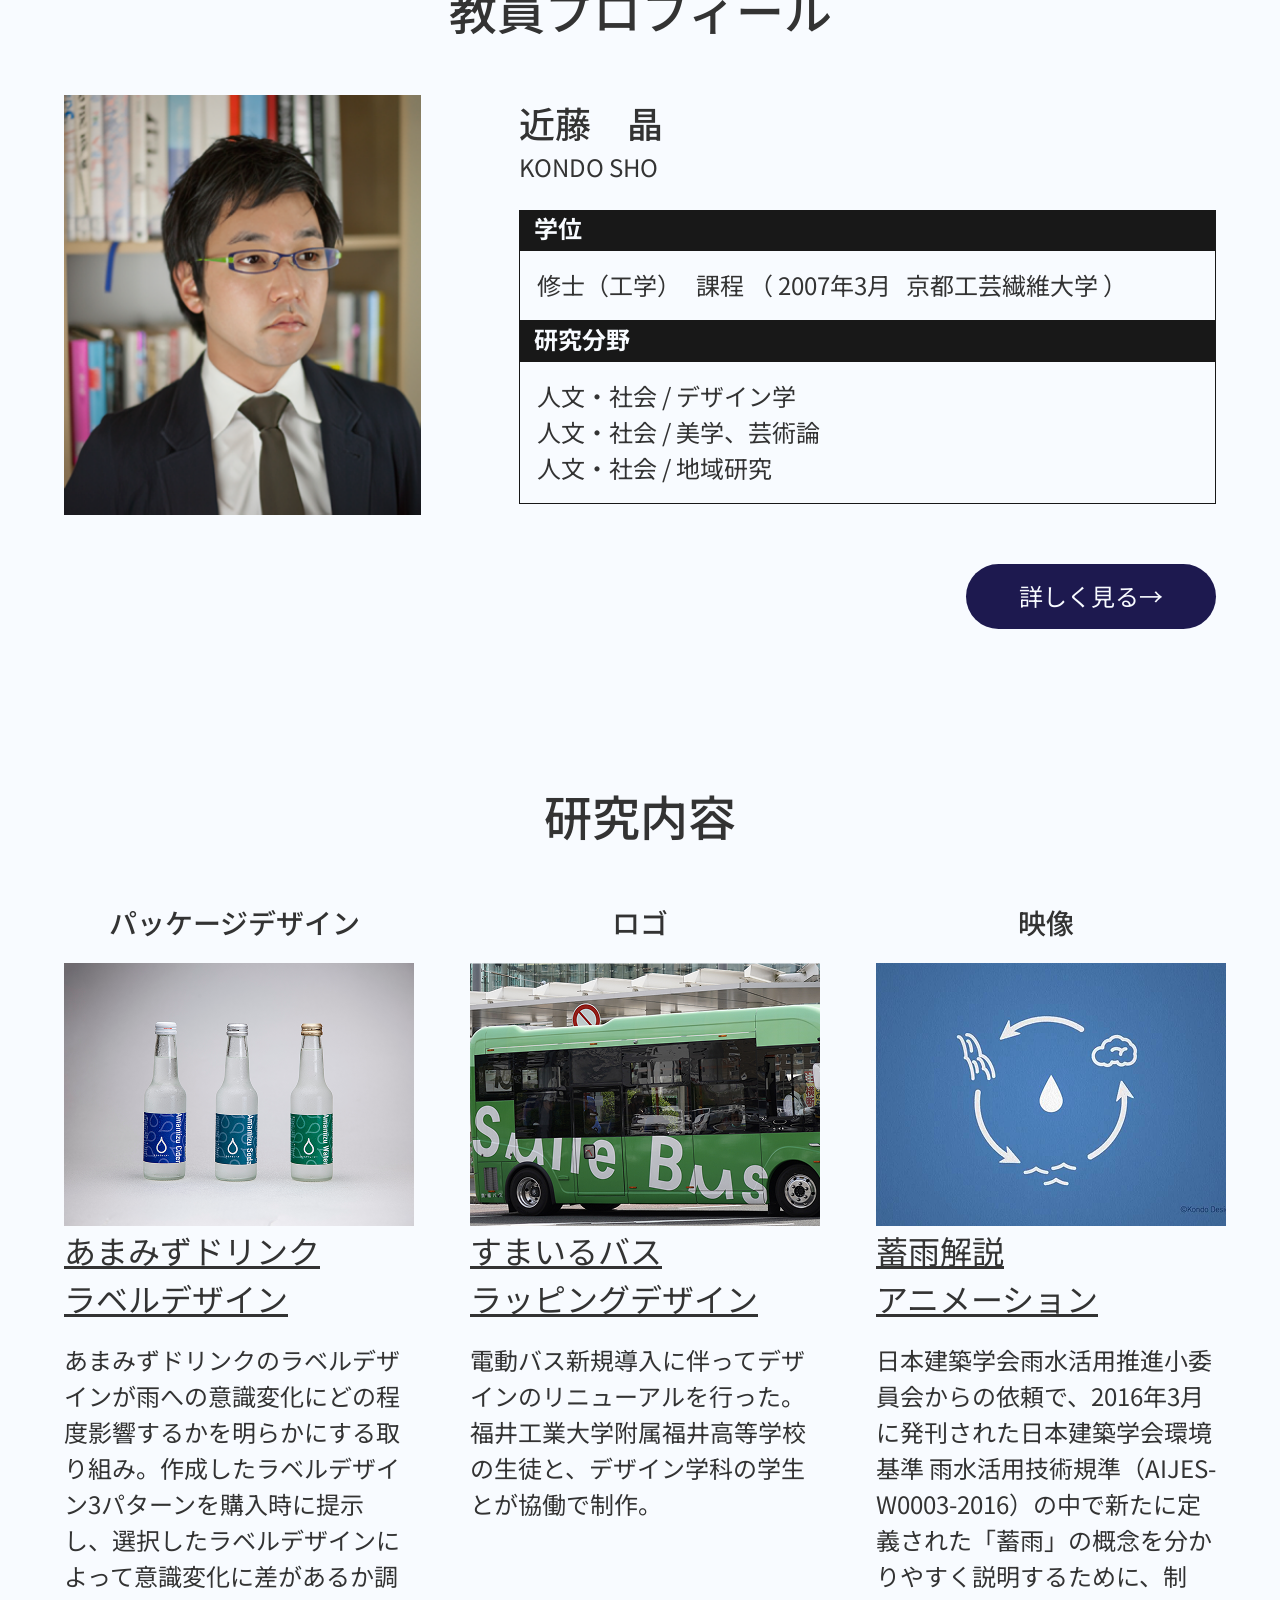
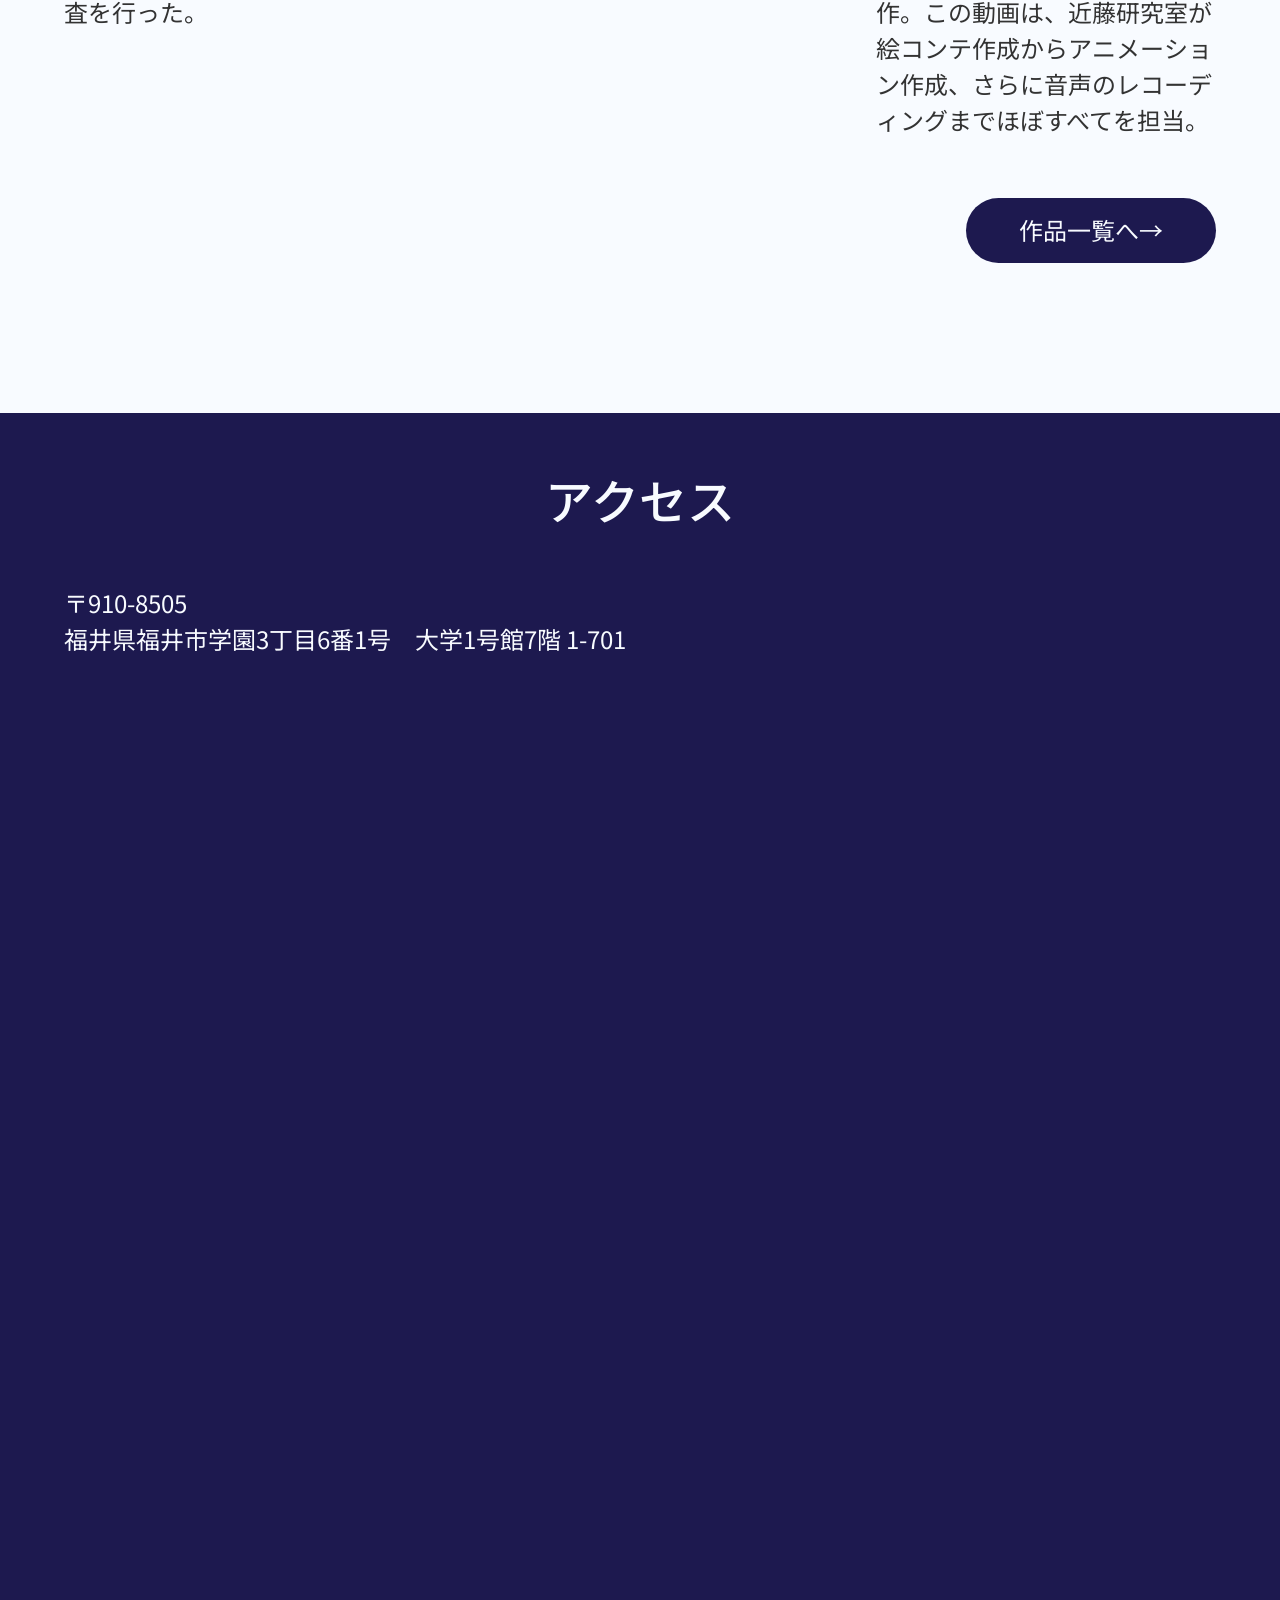
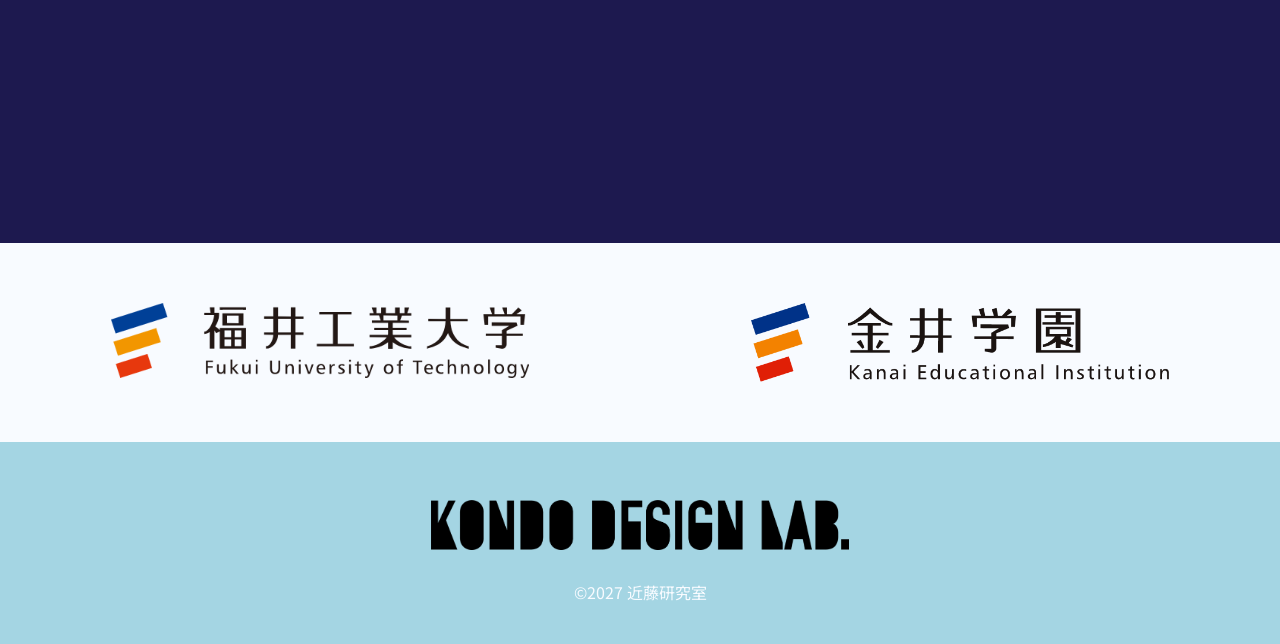
==== commit 68821e00: "テスト修正（コピーライト変更）" ====
--- a/index.html
+++ b/index.html
@@ -153,7 +153,7 @@
 <!--FOOTER-->
  <footer>
   <div class="logo"><img src="images/logo.png" alt="ロゴ"></div>
-    <p class="copy">&copy;2026 近藤研究室</p>
+    <p class="copy">&copy;2027 近藤研究室</p>
   </footer>
 
 </body>
--- a/css/style.css
+++ b/css/style.css
@@ -362,8 +362,6 @@
 
 #Profile .img img{
     width: 357px;
-    padding-right: 50px;
-    padding-left: 50px;
 }
 
 #Profile p.name{
@@ -416,6 +414,8 @@
     }
     #Profile .img img{
         width: 100%;
+        padding-right: 50px;
+        padding-left: 50px;
     }
     #Profile p.name{
         text-align: center;
@@ -580,7 +580,7 @@
         padding-bottom: 70px;
     }
     #Access .gmap p{
-        width: 250px;
+        width: 200px;
     }
     .gmap {
         height: 400px;
@@ -659,6 +659,7 @@
 
 @media screen and (max-width:600px){
     footer{
+        margin-top: 40px;
         padding-top: 30px;
     }
     footer img{
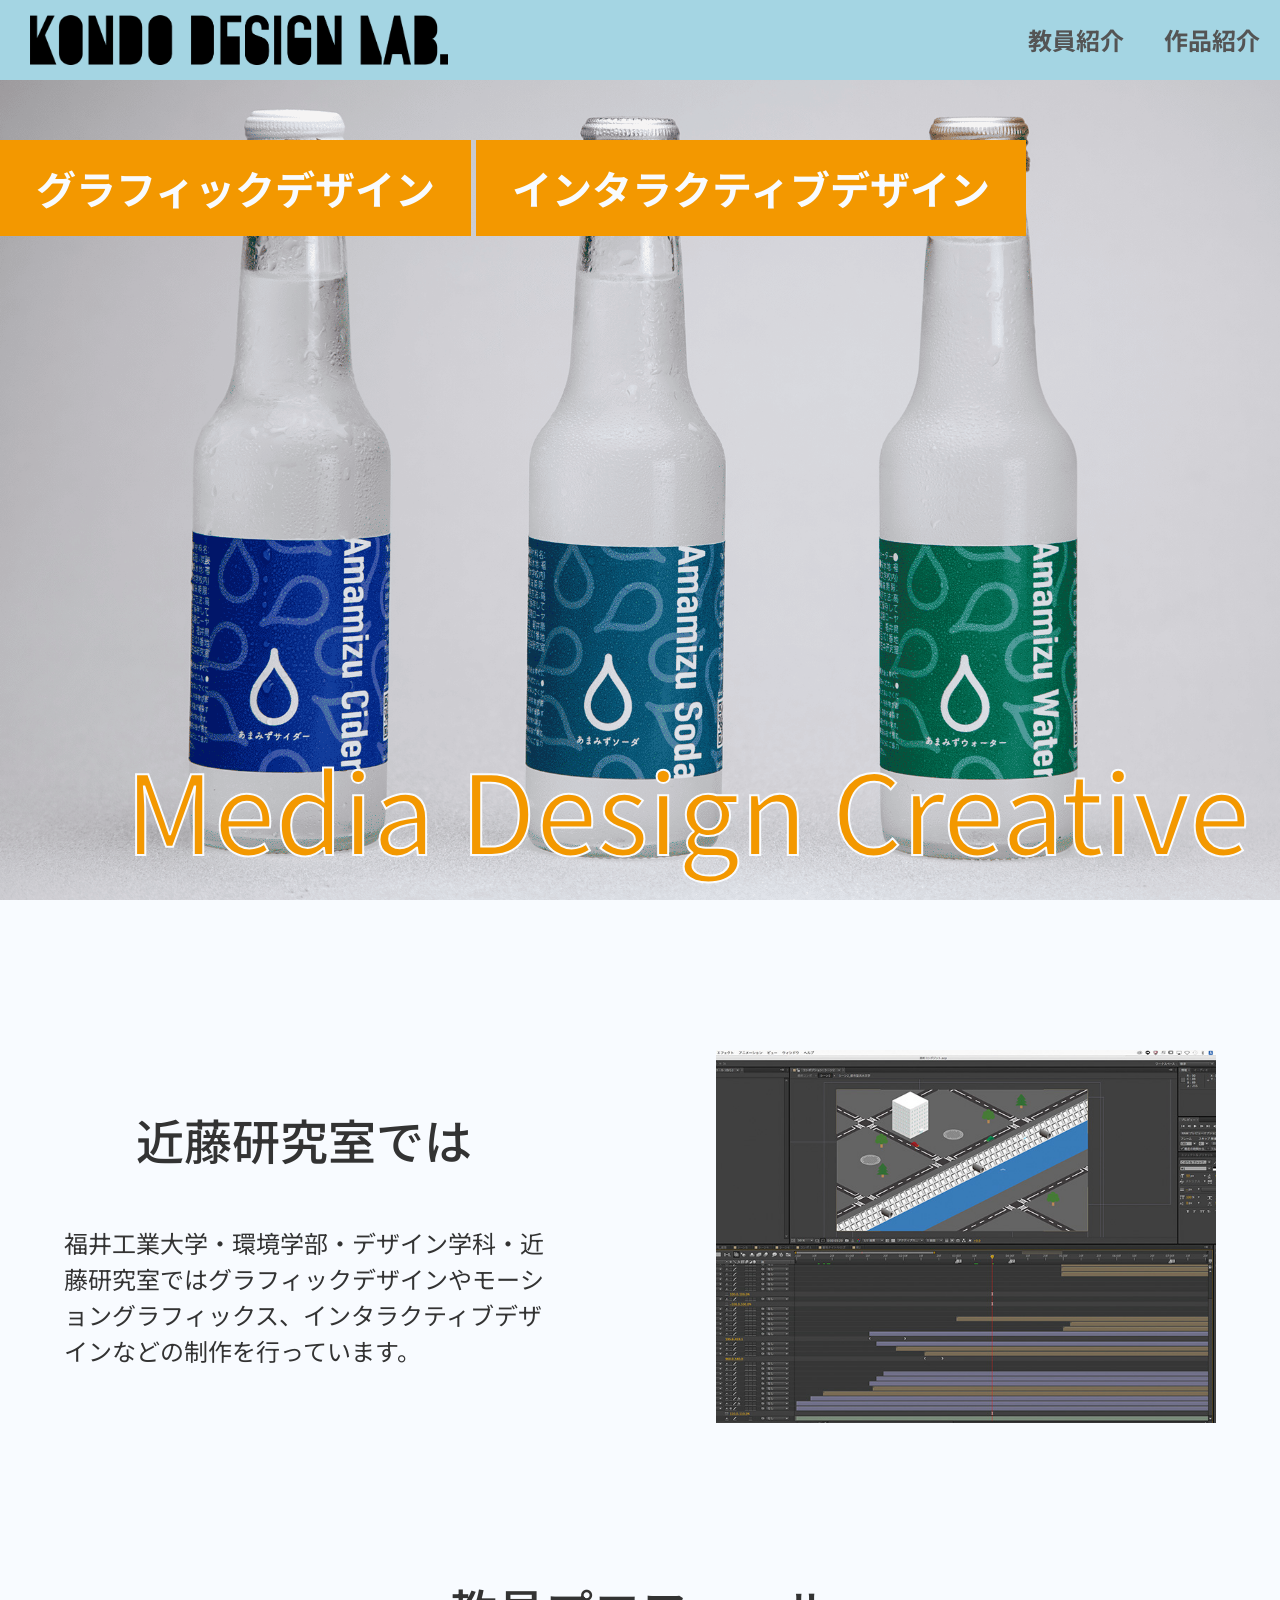
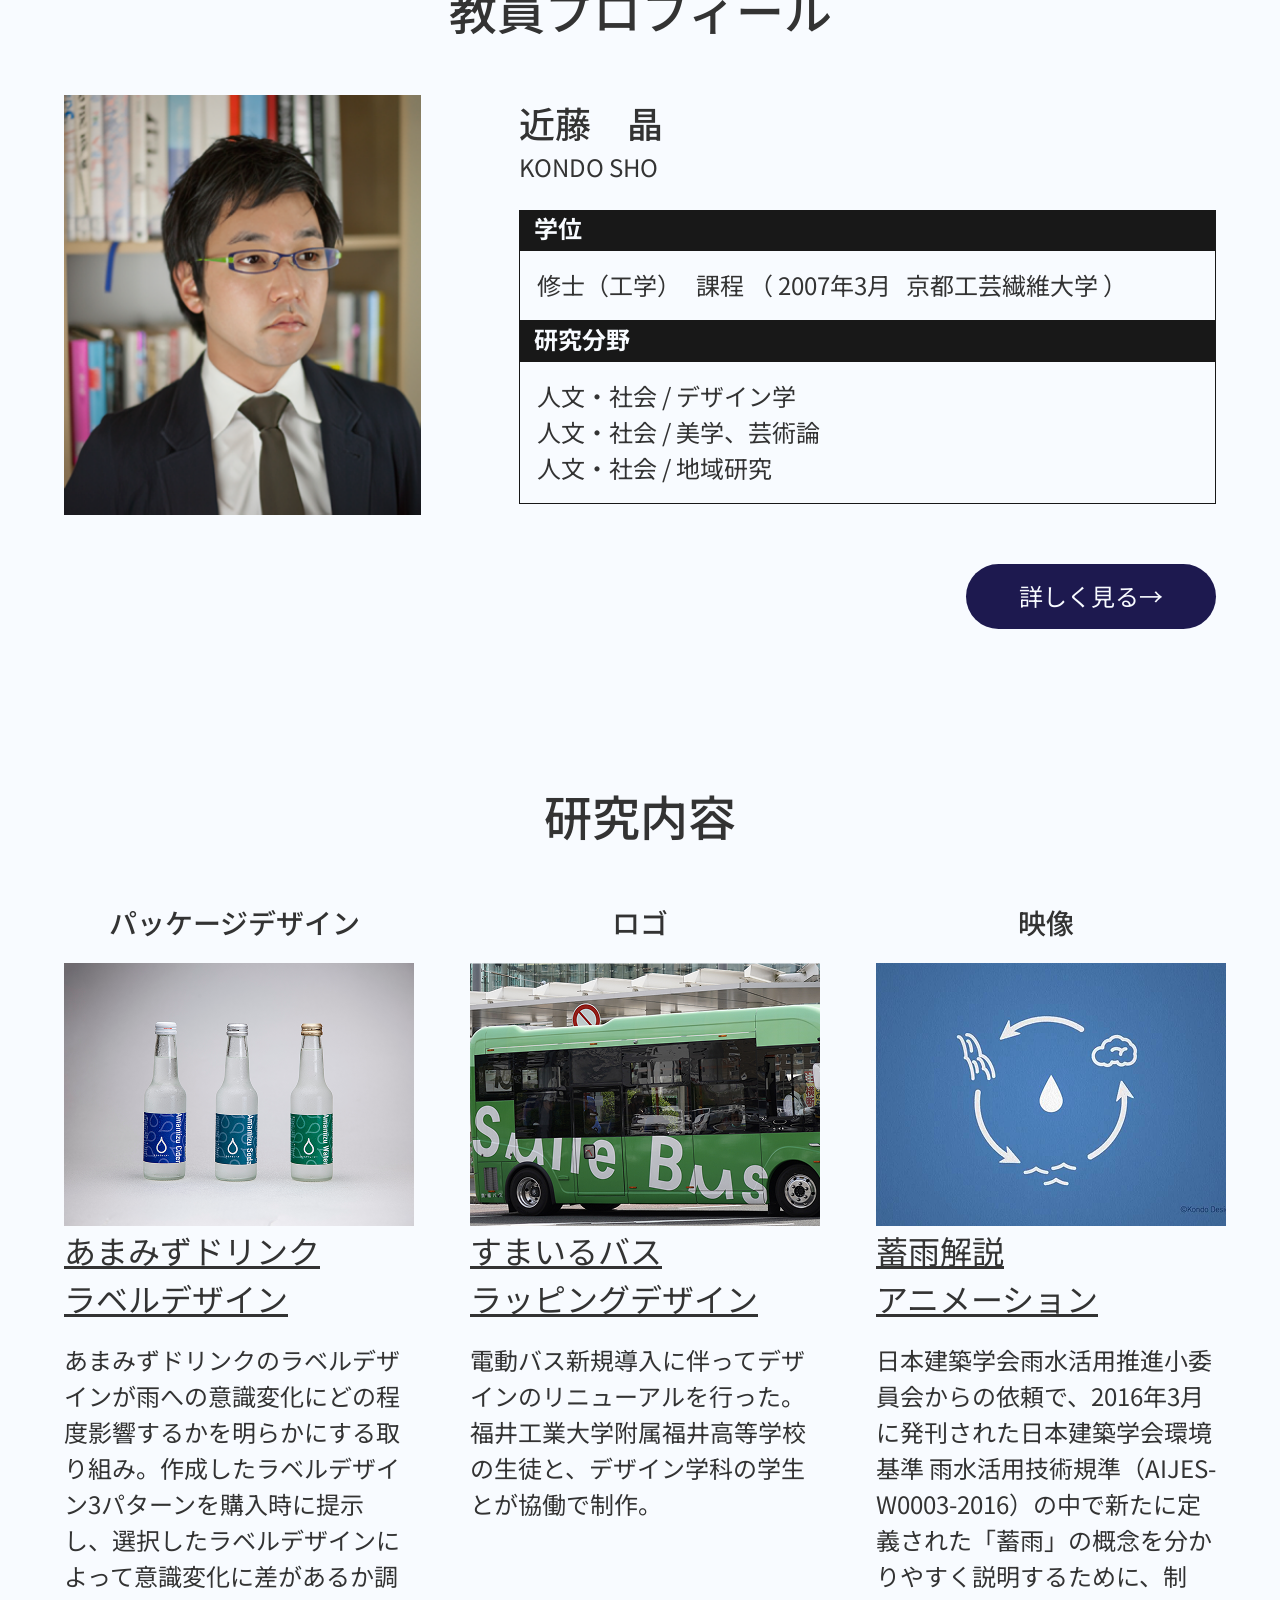
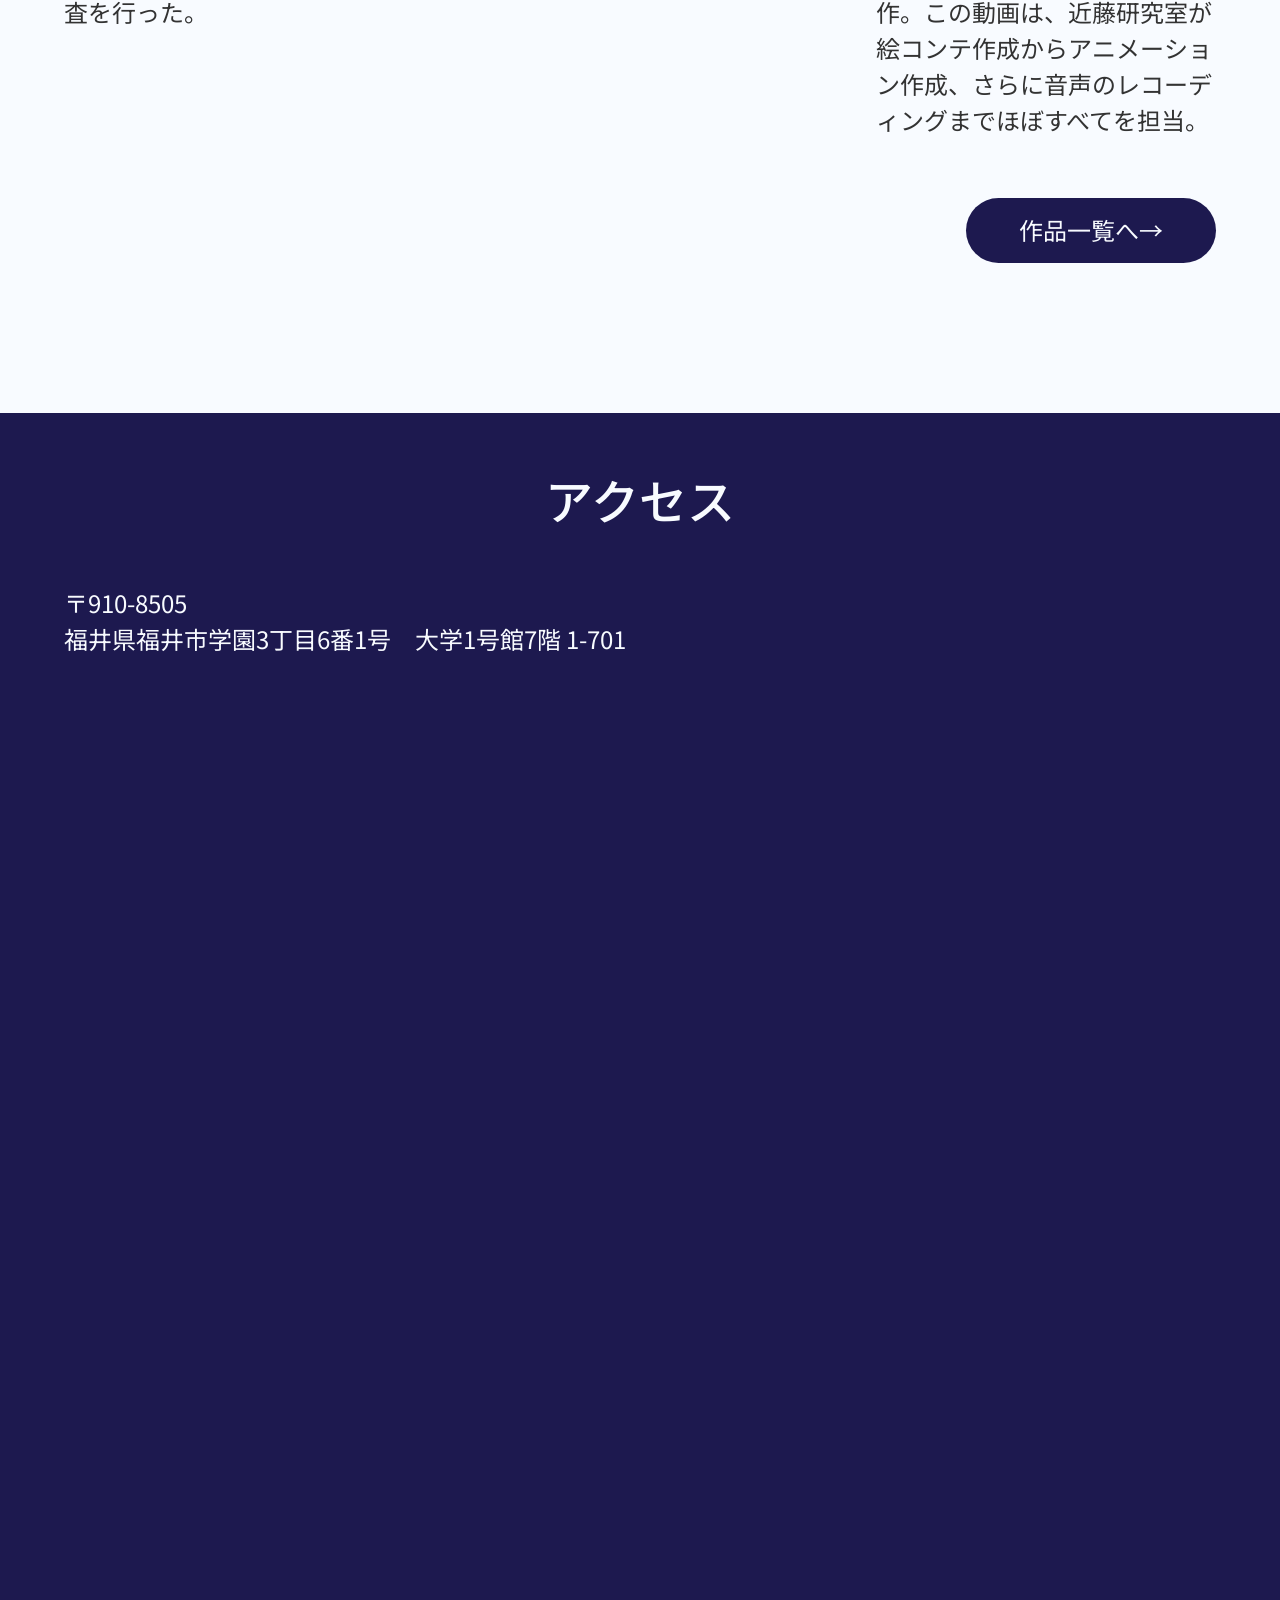
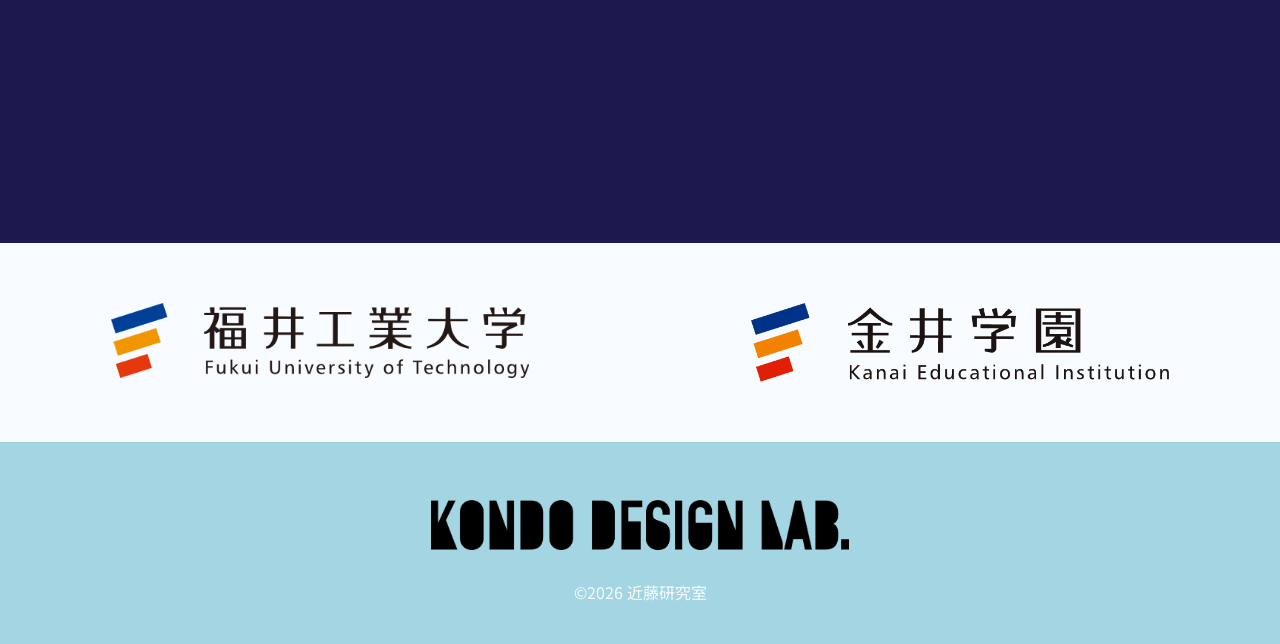
==== commit a154281c: "コピーライト変更" ====
--- a/index.html
+++ b/index.html
@@ -153,7 +153,7 @@
 <!--FOOTER-->
  <footer>
   <div class="logo"><img src="images/logo.png" alt="ロゴ"></div>
-    <p class="copy">&copy;2027 近藤研究室</p>
+    <p class="copy">&copy;2026 近藤研究室</p>
   </footer>
 
 </body>
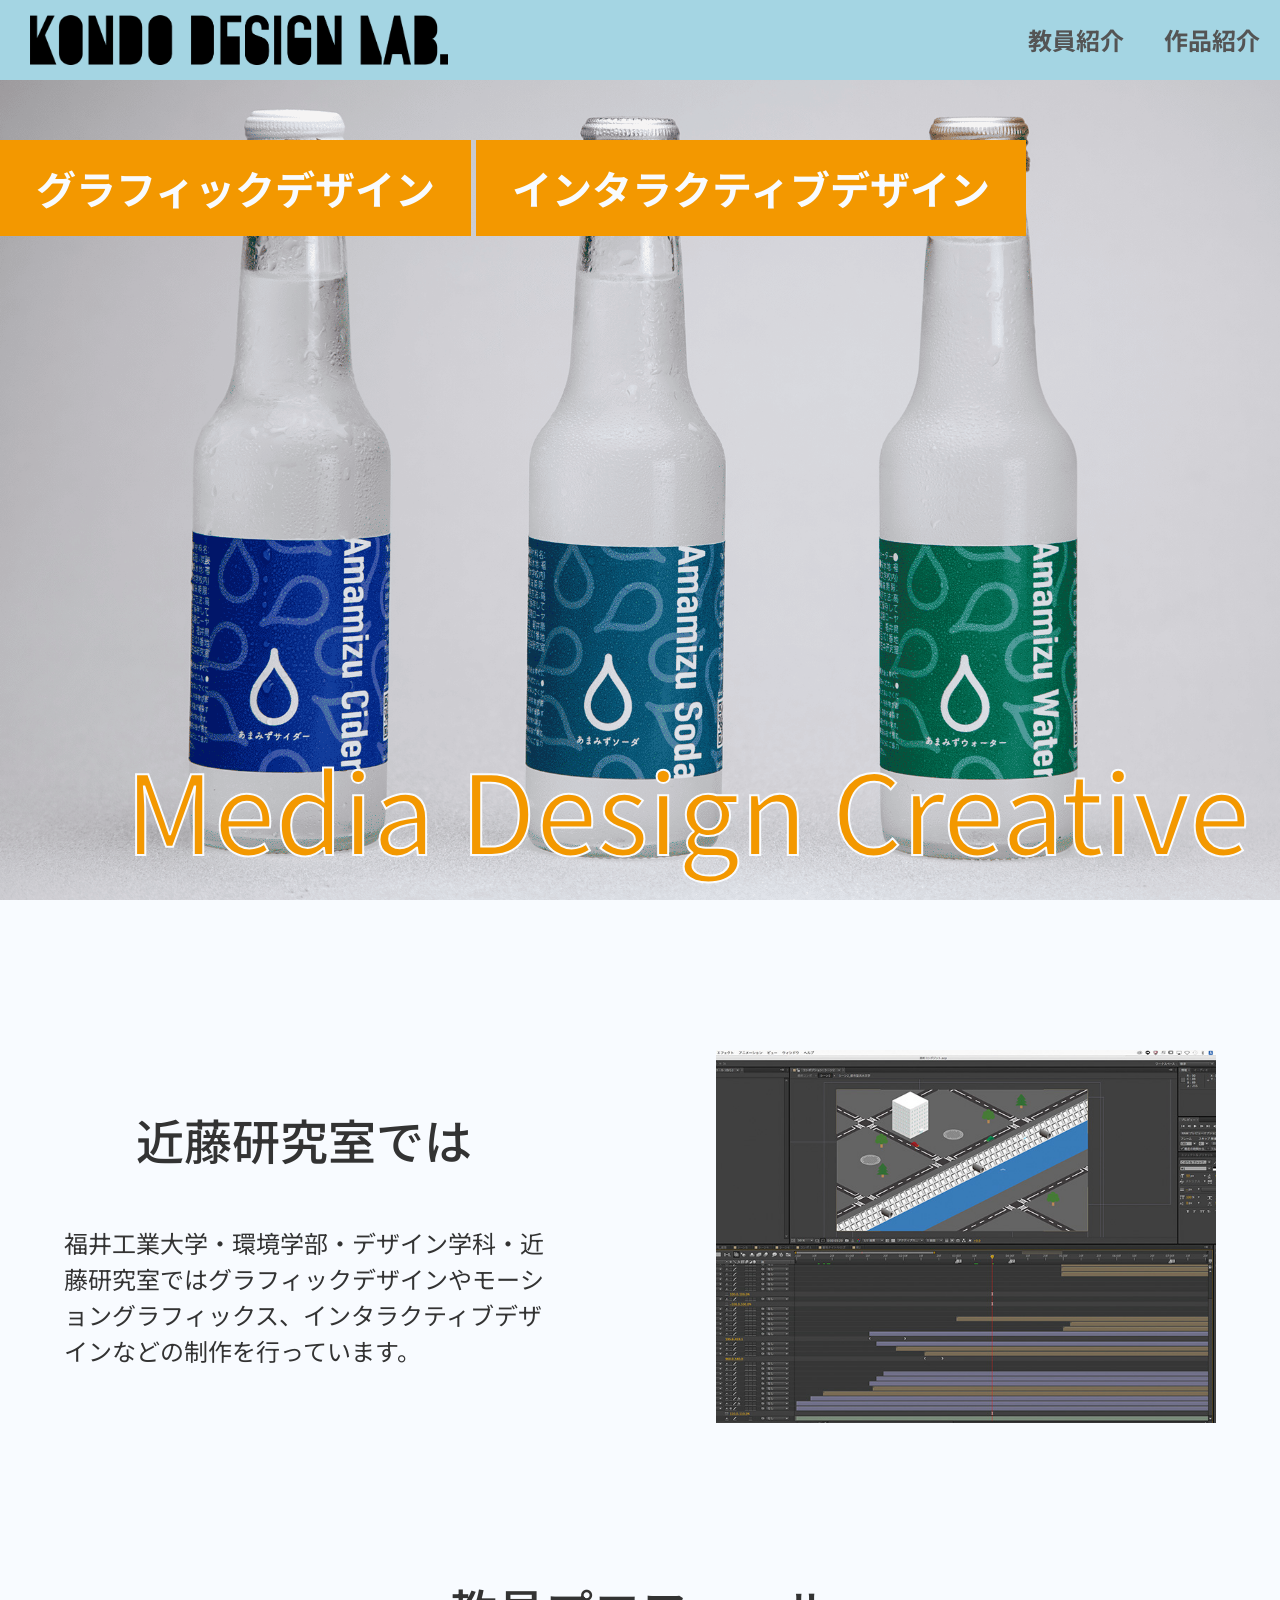
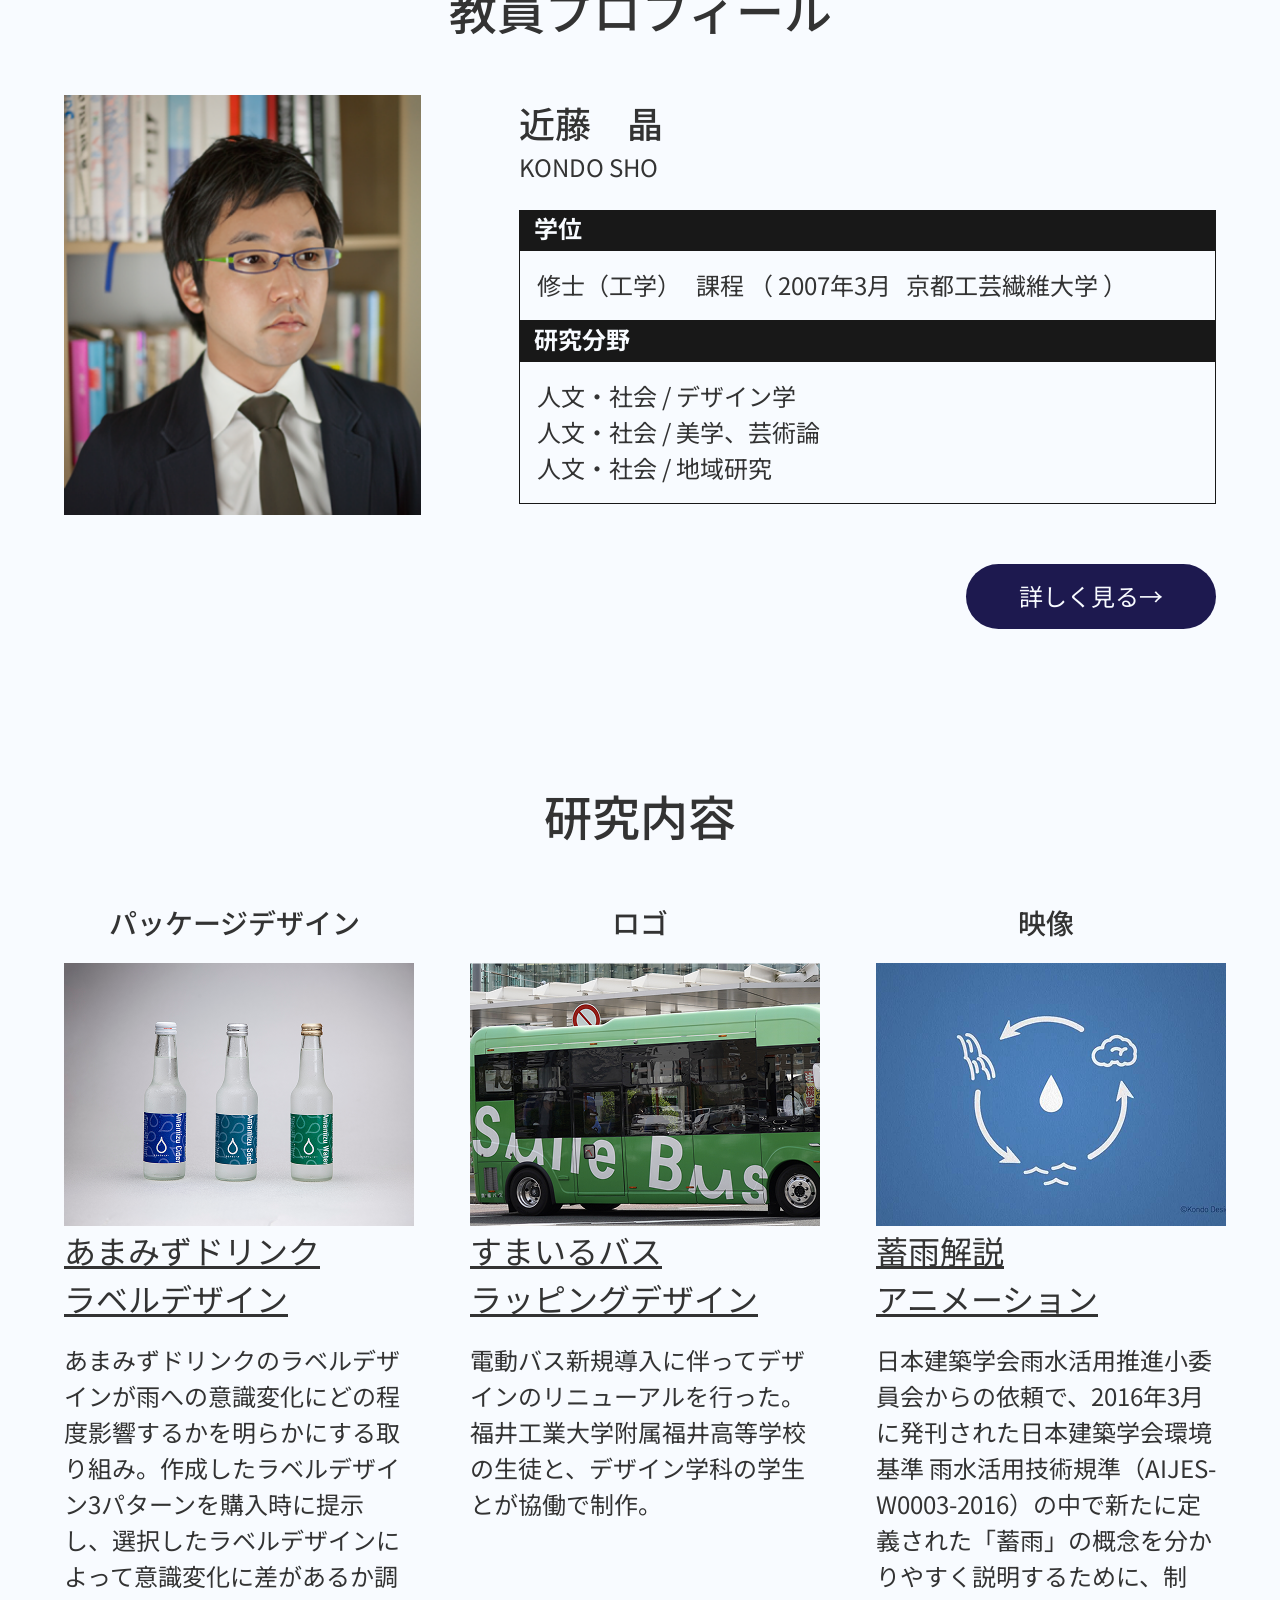
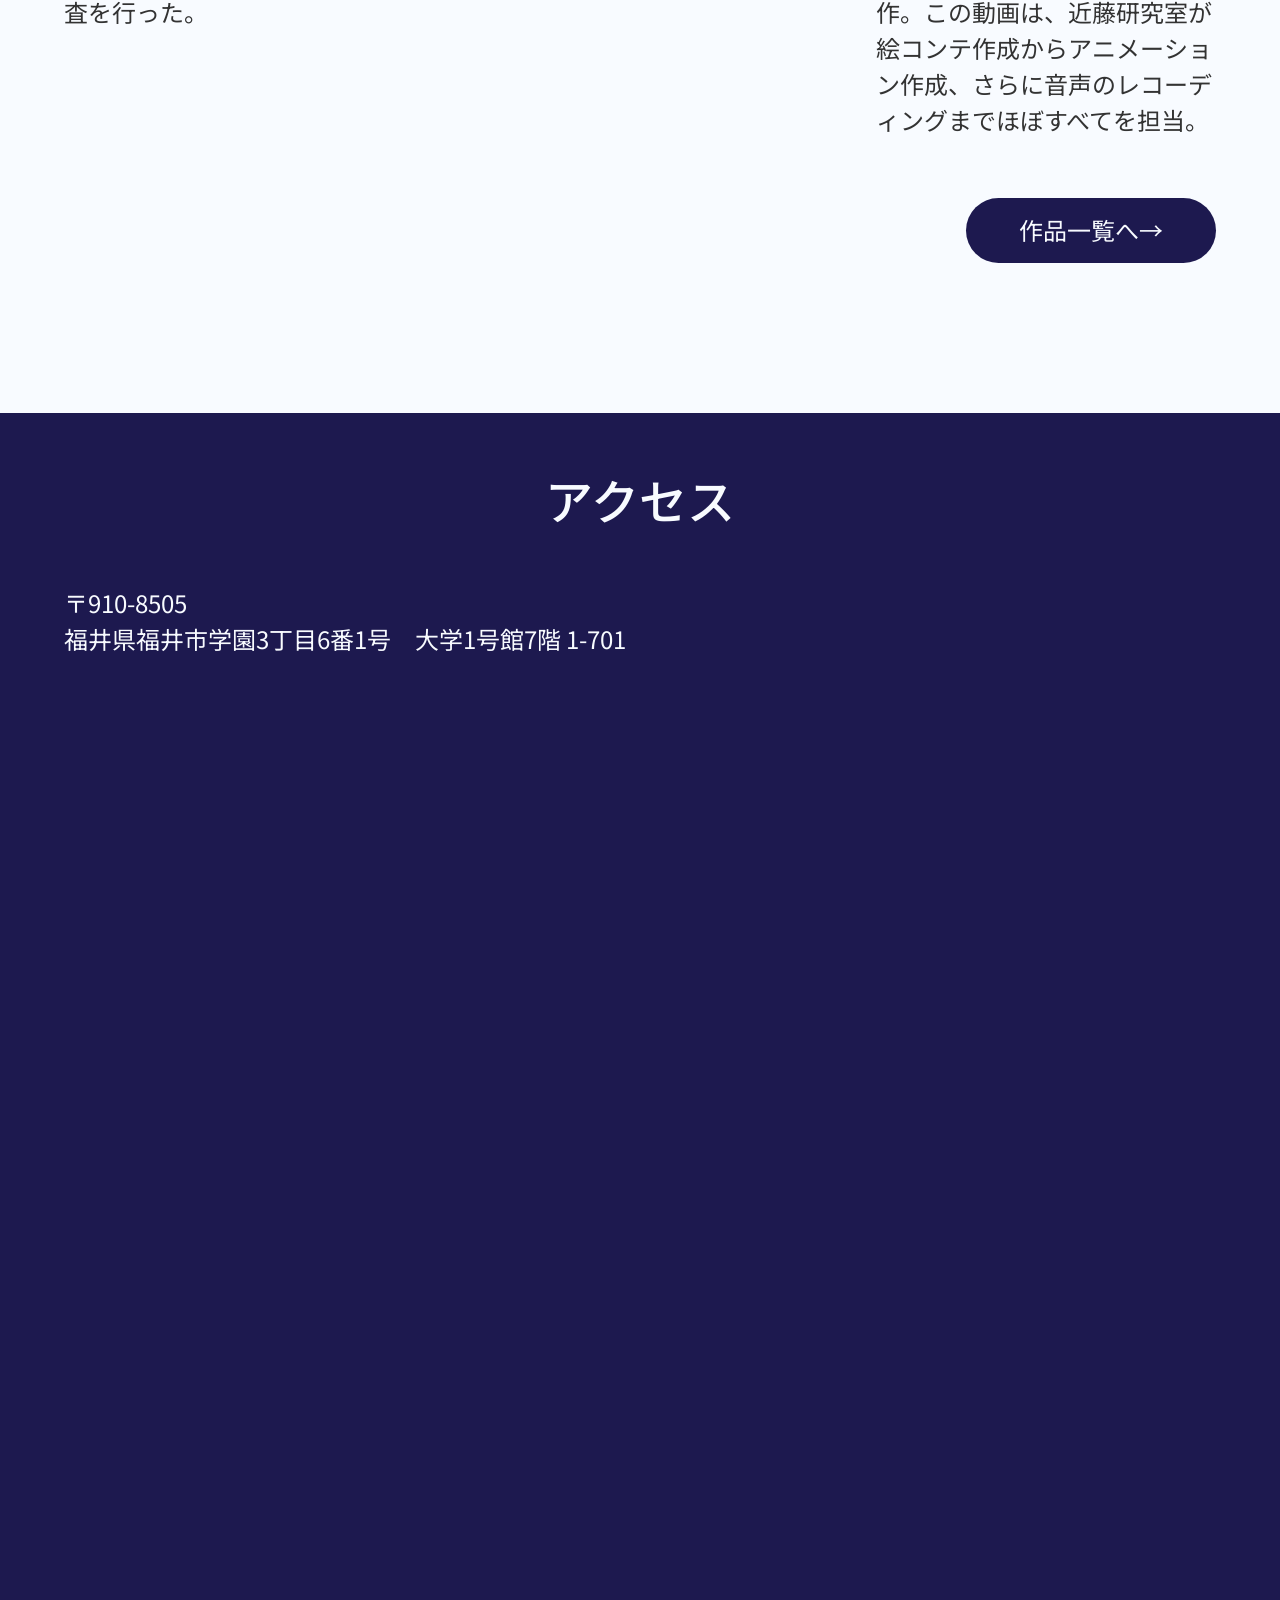
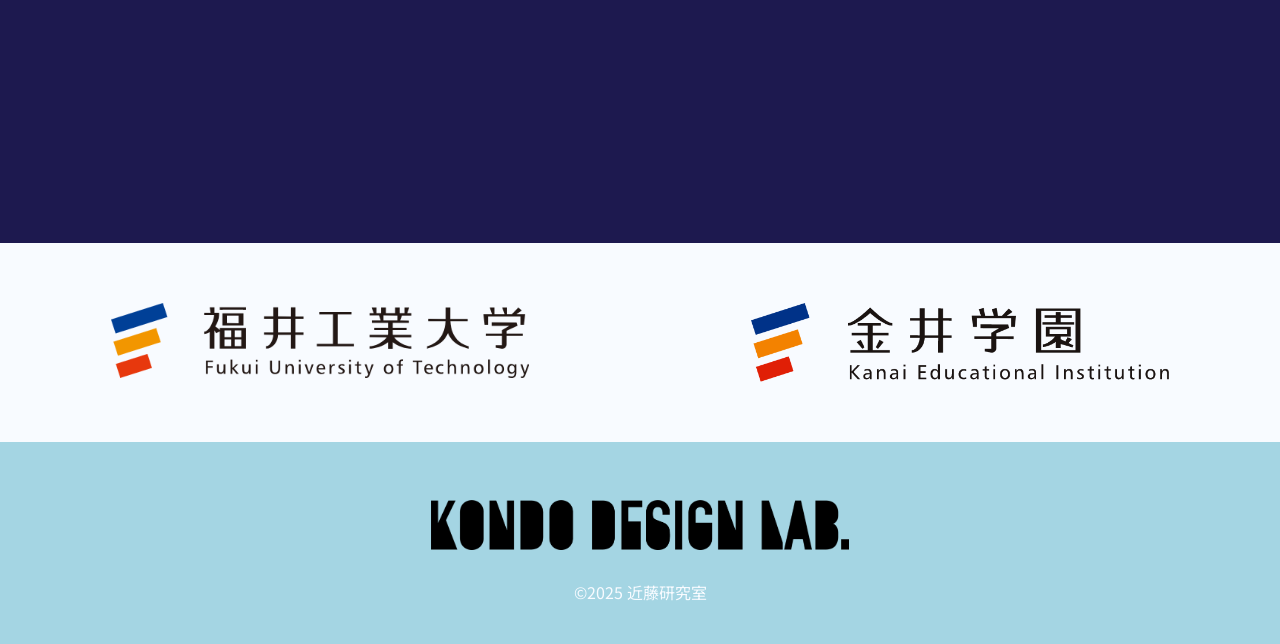
==== commit e0d64196: "テスト変更" ====
--- a/index.html
+++ b/index.html
@@ -153,7 +153,7 @@
 <!--FOOTER-->
  <footer>
   <div class="logo"><img src="images/logo.png" alt="ロゴ"></div>
-    <p class="copy">&copy;2026 近藤研究室</p>
+    <p class="copy">&copy;2025 近藤研究室</p>
   </footer>
 
 </body>
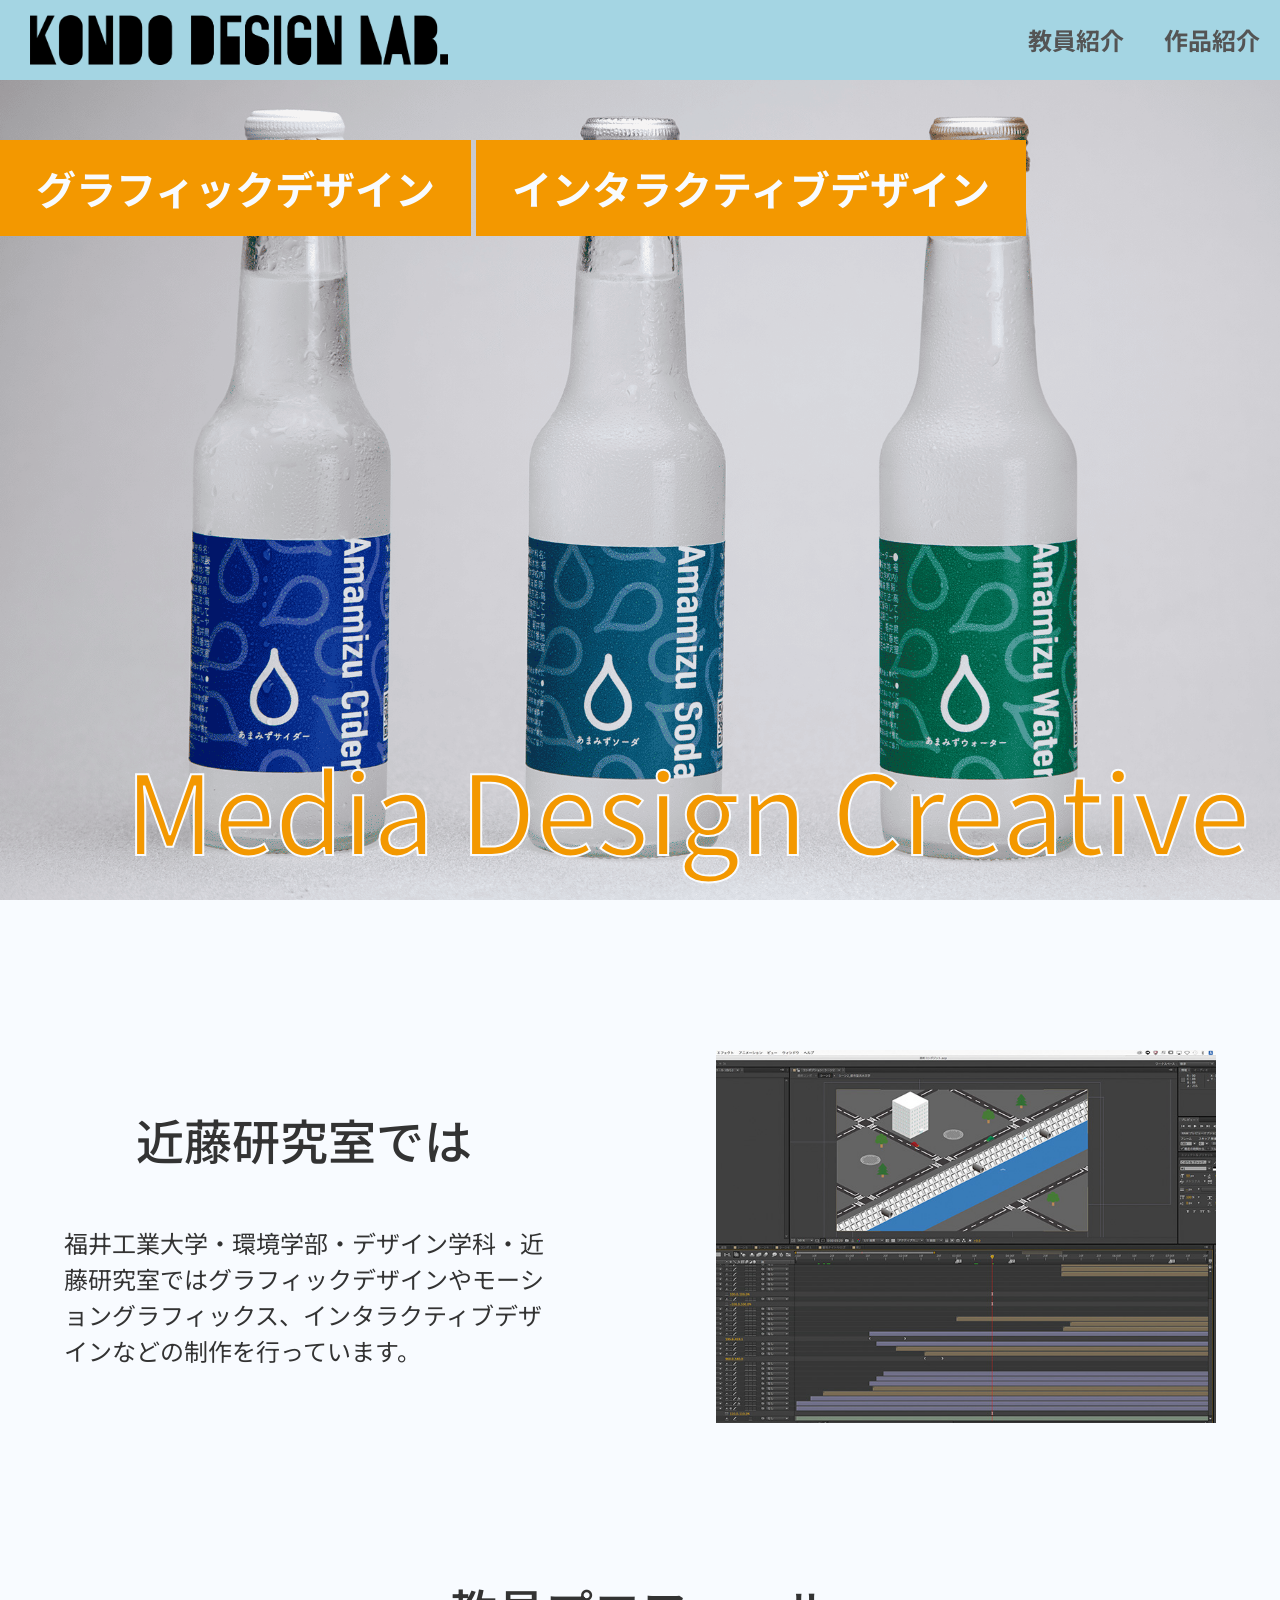
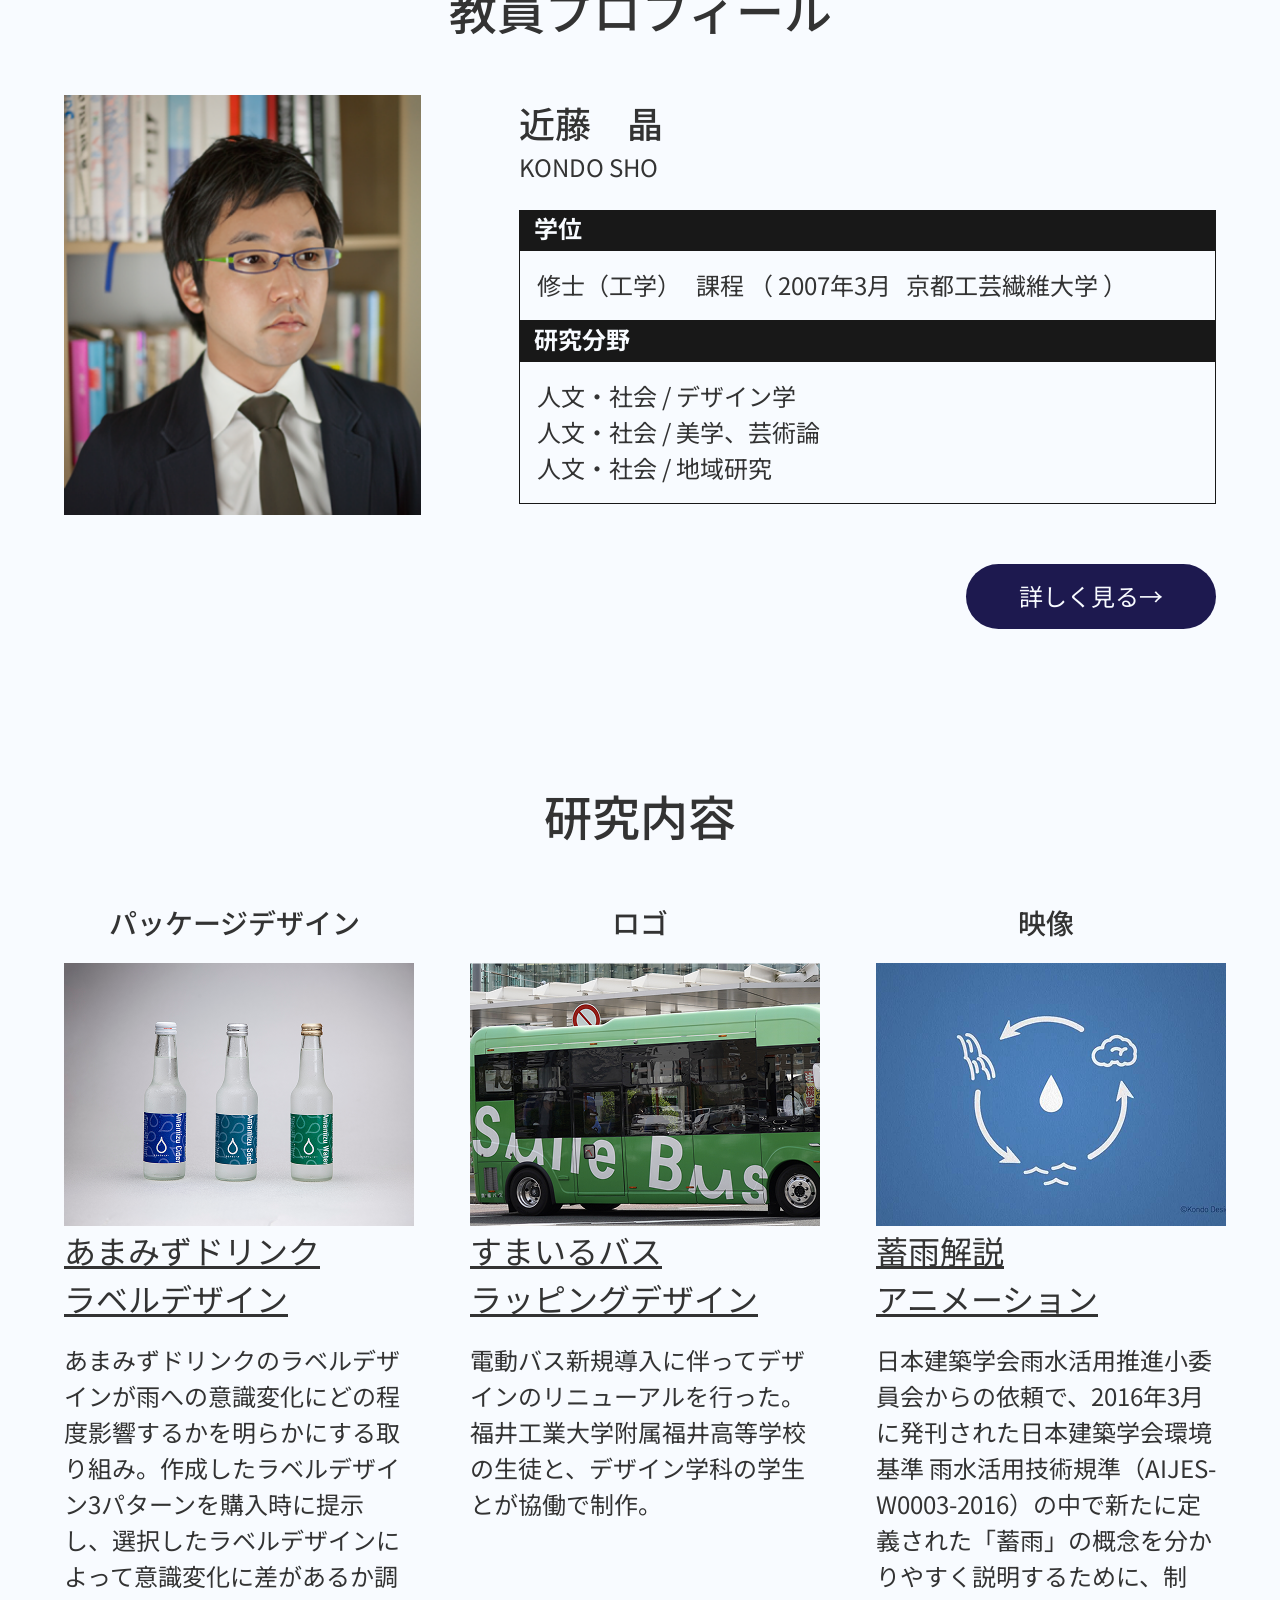
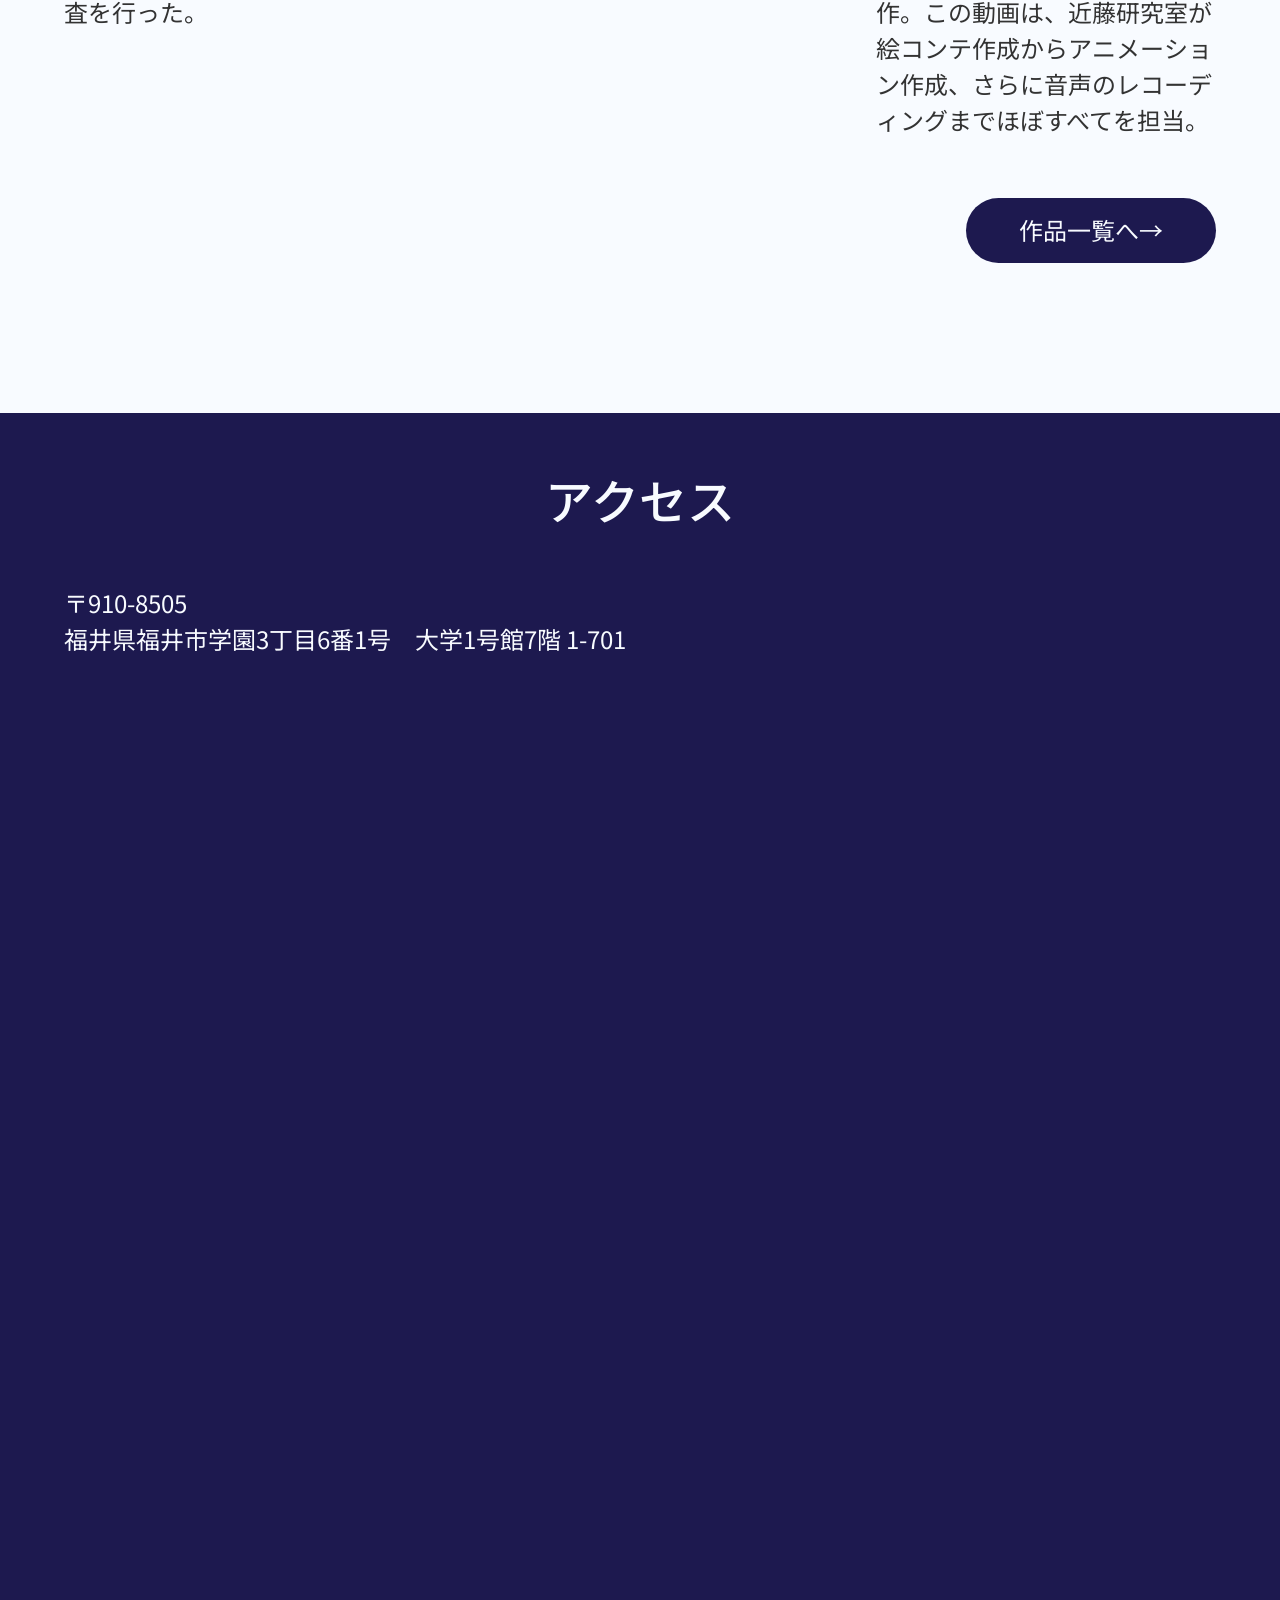
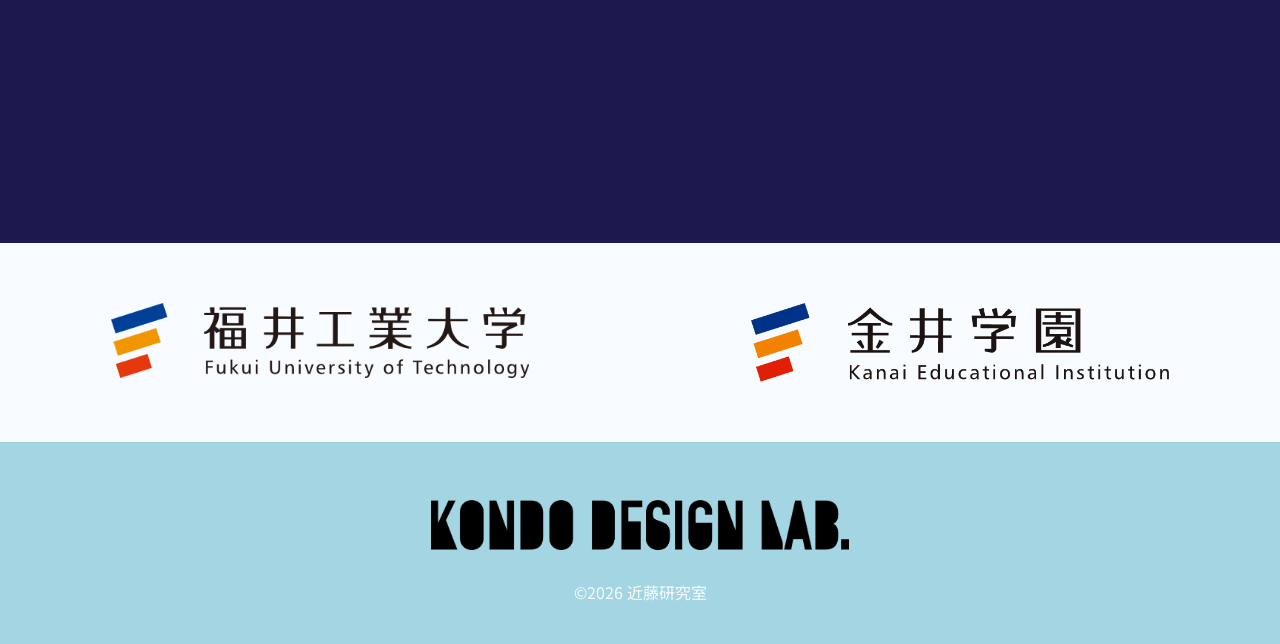
==== commit bc4cf811: "copyright update" ====
--- a/index.html
+++ b/index.html
@@ -153,7 +153,7 @@
 <!--FOOTER-->
  <footer>
   <div class="logo"><img src="images/logo.png" alt="ロゴ"></div>
-    <p class="copy">&copy;2025 近藤研究室</p>
+    <p class="copy">&copy;2026 近藤研究室</p>
   </footer>
 
 </body>
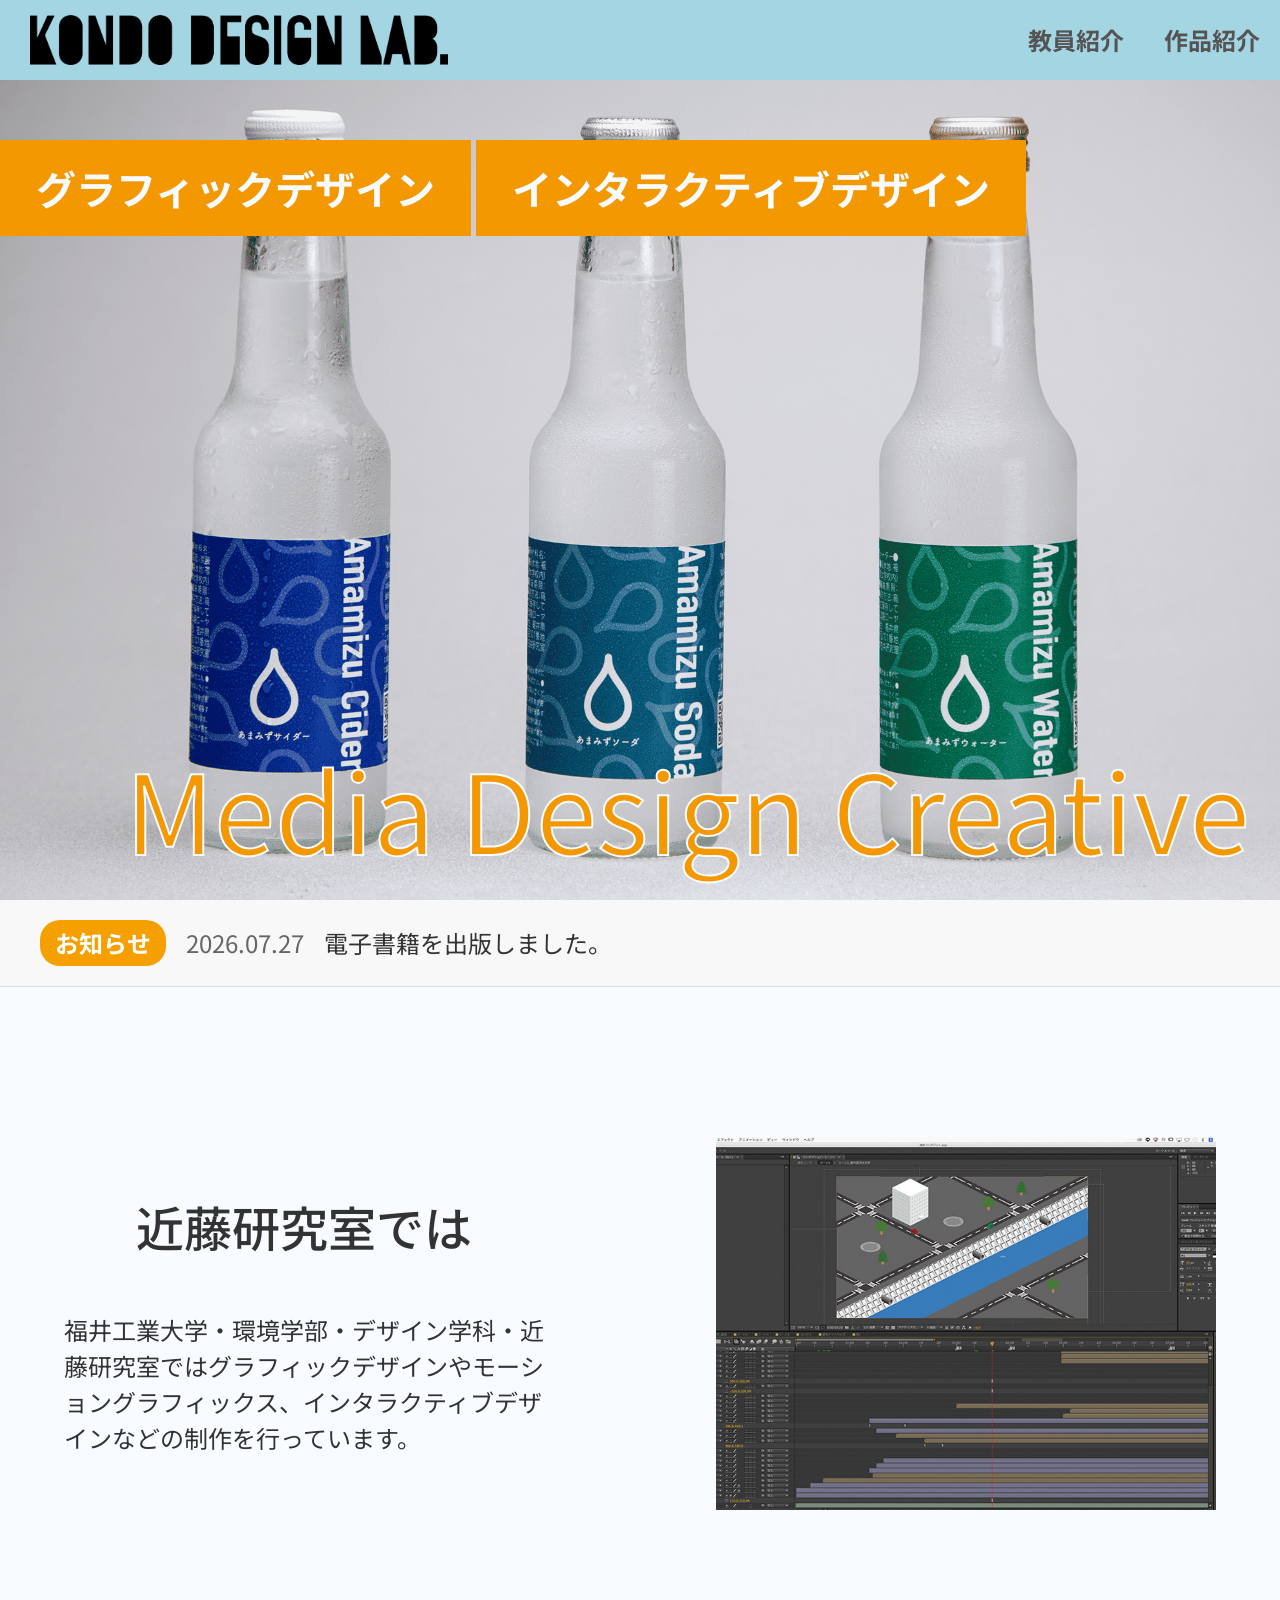
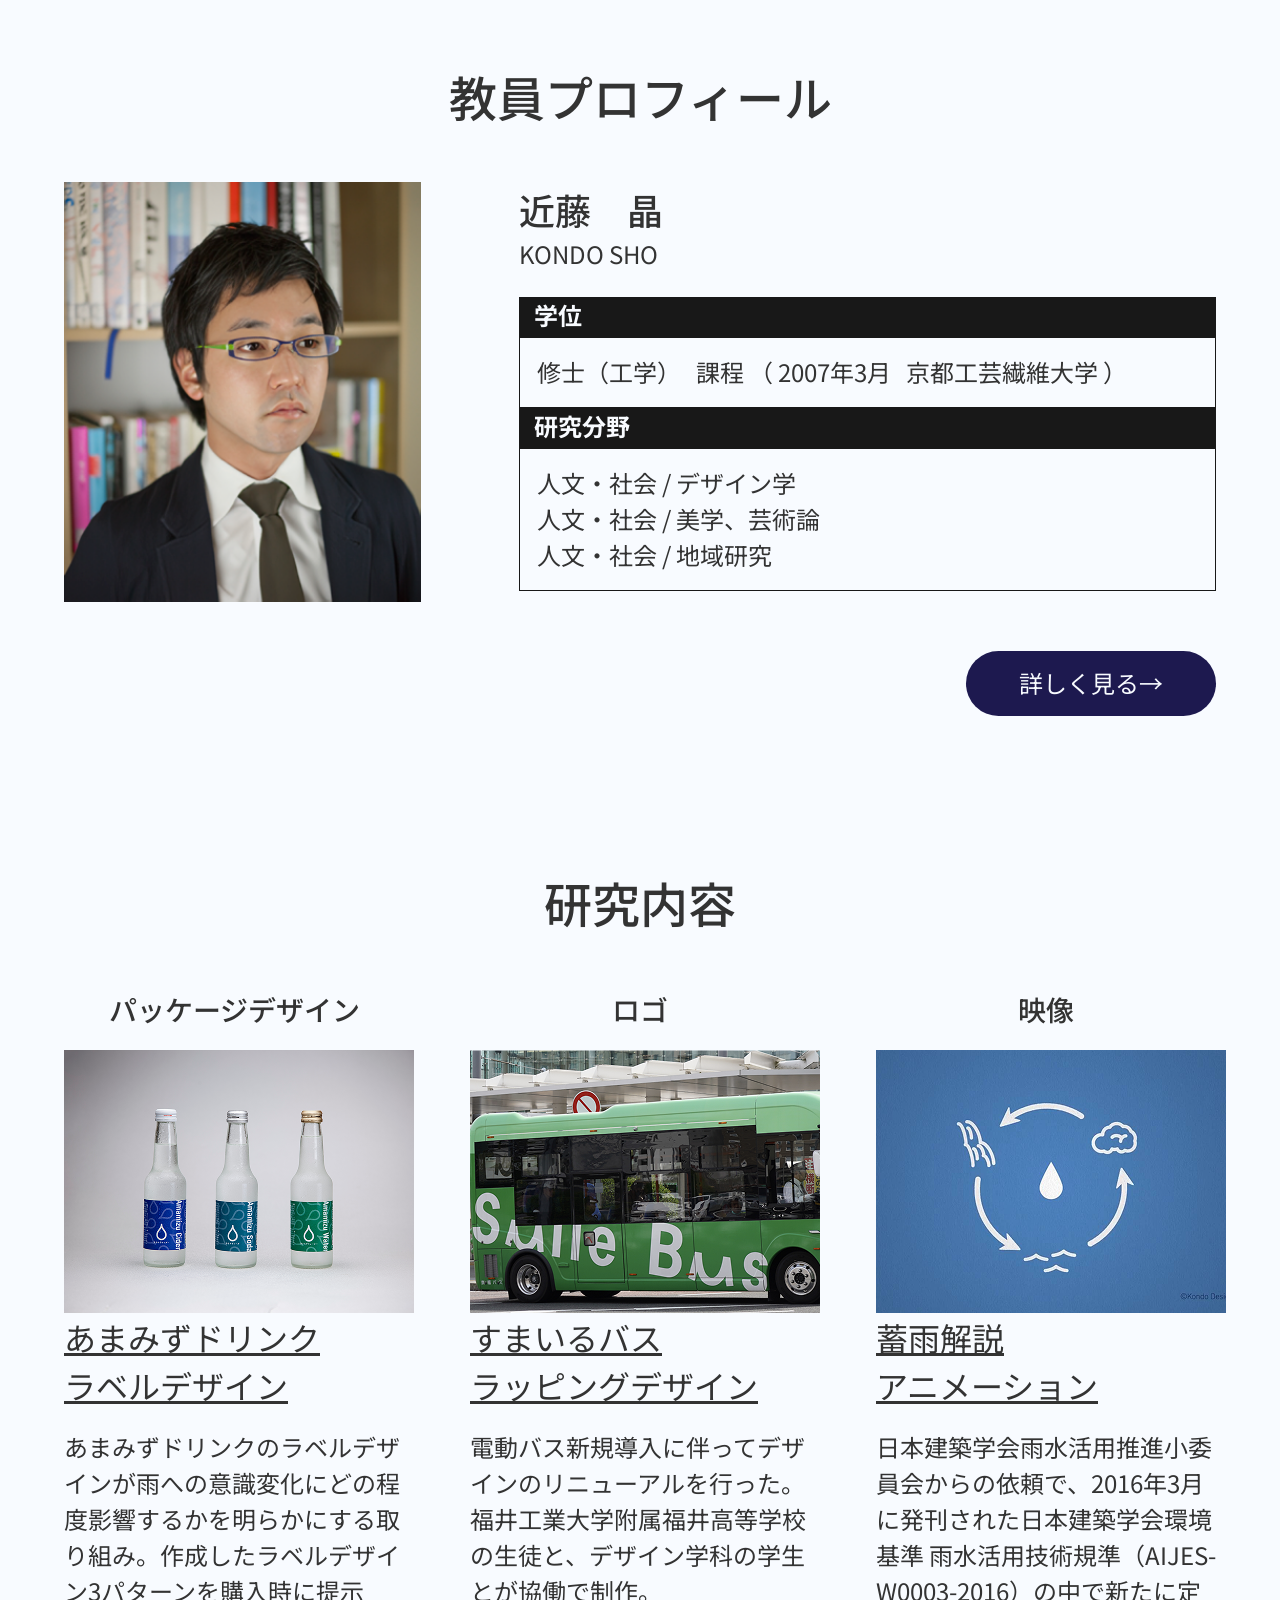
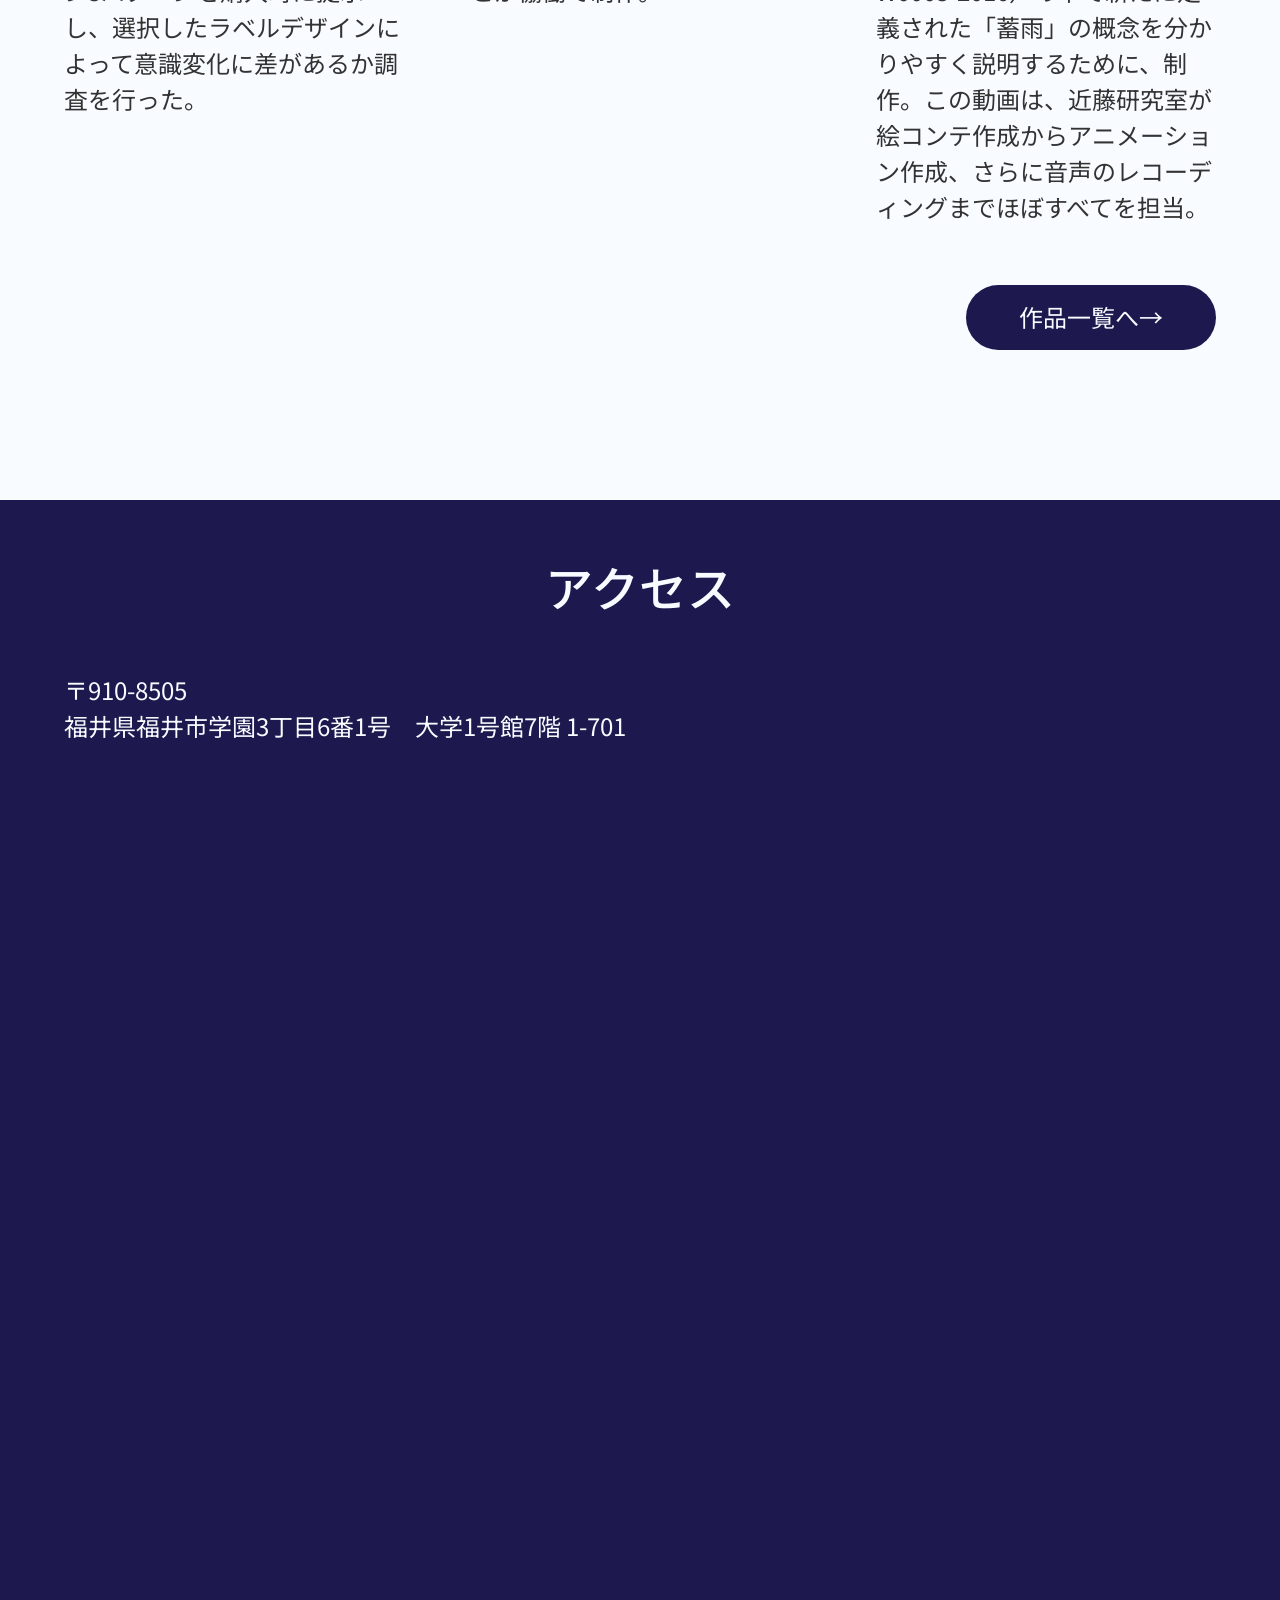
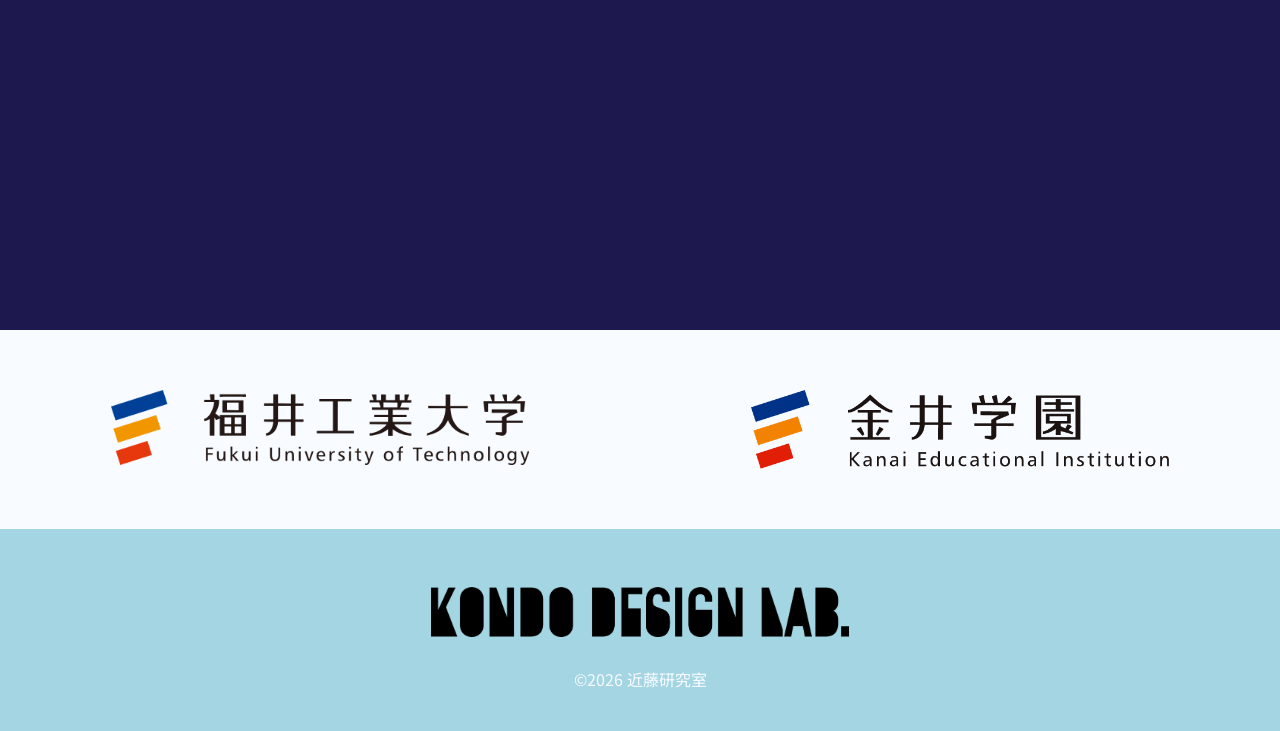
==== commit 3e2c14e7: "お知らせ欄の追加" ====
--- a/index.html
+++ b/index.html
@@ -54,6 +54,13 @@
 
     <p class="catchphrase">Media Design Creative</p>
  </div>
+
+ <!--お知らせ-->
+ <section class="news">
+    <p class="news-label">お知らせ</p>
+    <p class="news-date">2026.07.27</p>
+    <p class="news-text">電子書籍を出版しました。</p>
+</section>
 
 <!--導入-->
 <section class="fadein">
--- a/css/style.css
+++ b/css/style.css
@@ -295,6 +295,34 @@
 }
 
 /*================================
+News
+================================*/
+.news{
+    display: flex;
+    align-items: center;
+    gap: 20px;
+    padding: 20px 40px;
+    background: #f8f8f8;
+    border-bottom: 1px solid #ddd;
+}
+
+.news-label{
+    background: #f5a000;
+    color: #fff;
+    padding: 5px 15px;
+    font-weight: bold;
+    border-radius: 20px;
+}
+
+.news-date{
+    color: #666;
+}
+
+.news-text{
+    margin: 0;
+}
+
+/*================================
 Introduction
 ================================*/
 #Introduction {
